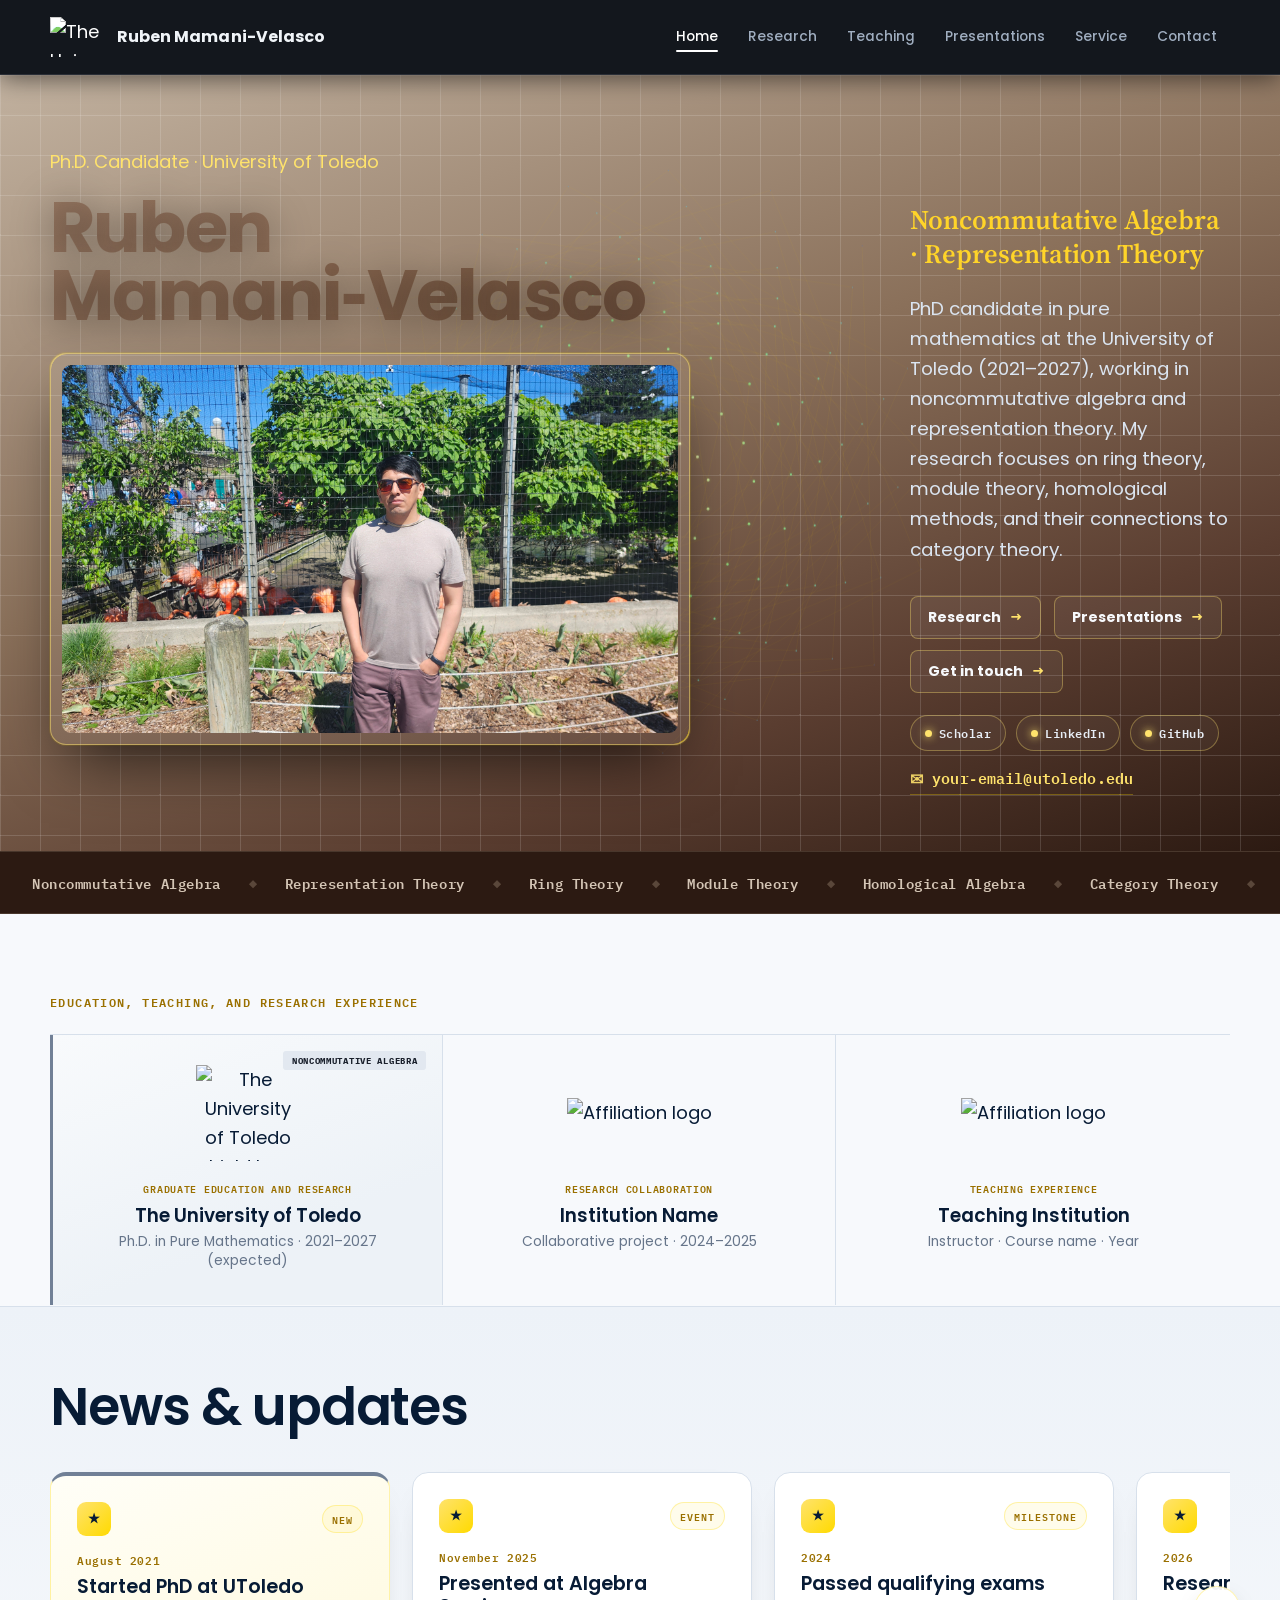
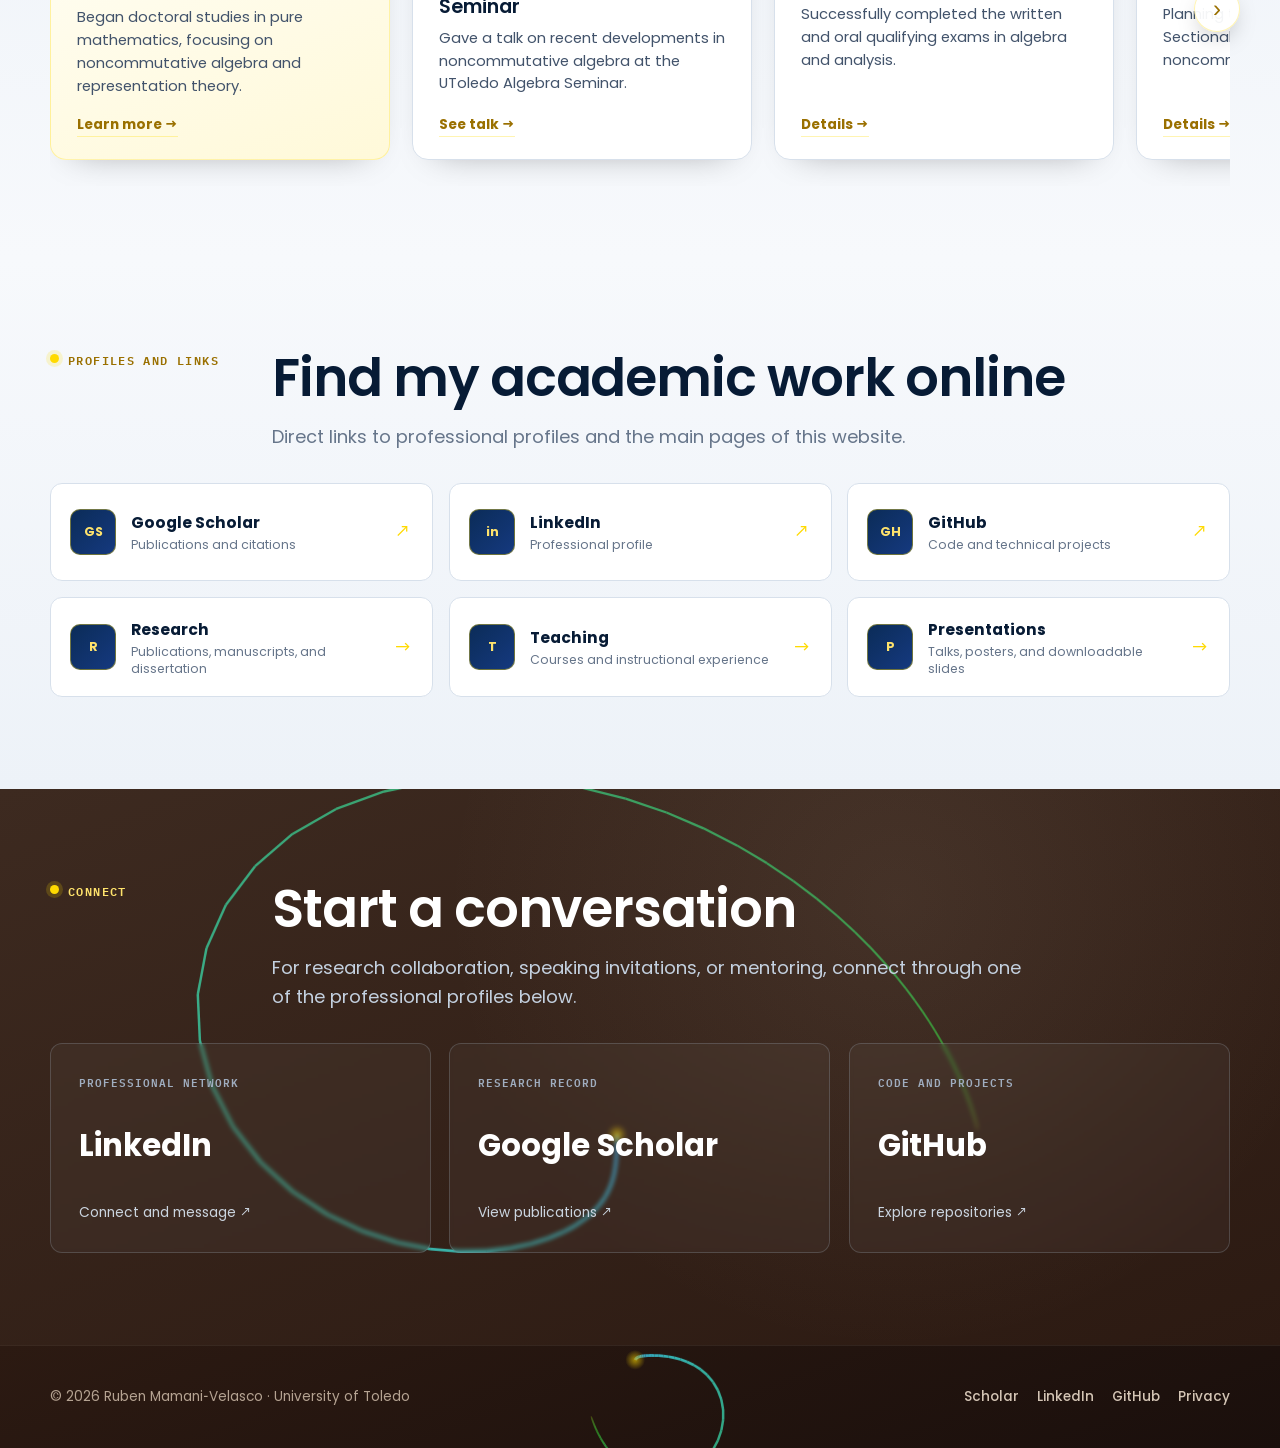
==== index.html @ ff83494a "Update profile picture" ====
<!DOCTYPE html>
<html lang="en">
<head>
  <meta charset="utf-8">
  <meta name="viewport" content="width=device-width, initial-scale=1">
  <meta name="color-scheme" content="only light">
  <meta name="supported-color-schemes" content="light">
  <meta name="theme-color" content="#15397f">
  <style>
    html { color-scheme: only light !important; background-color: #f7f9fc !important; }
    body { background-color: #f7f9fc; color: #071b35; }
  </style>

  <!-- Primary Meta -->
  <meta name="description" content="Ruben Mamani-Velasco — PhD candidate in Pure Mathematics at the University of Toledo, specializing in noncommutative algebra and representation theory.">
  <link rel="icon" href="assets/img/favicon.svg" type="image/svg+xml">
  <meta name="author" content="Ruben Mamani-Velasco">
  <meta name="robots" content="index, follow">
  <link rel="canonical" href="https://rubenmamani.github.io/">

  <!-- Open Graph -->
  <meta property="og:type" content="website">
  <meta property="og:site_name" content="Ruben Mamani-Velasco">
  <meta property="og:title" content="Ruben Mamani-Velasco | Noncommutative Algebra">
  <meta property="og:description" content="PhD candidate in Pure Mathematics at the University of Toledo, working in noncommutative algebra and representation theory.">
  <meta property="og:url" content="https://rubenmamani.github.io/">
  <meta property="og:image" content="https://avatars.githubusercontent.com/u/your_id?v=4"> <!-- replace with your own image -->

  <!-- Twitter -->
  <meta name="twitter:card" content="summary">
  <meta name="twitter:title" content="Ruben Mamani-Velasco">
  <meta name="twitter:description" content="PhD candidate in Pure Mathematics at the University of Toledo.">
  <meta name="twitter:image" content="https://avatars.githubusercontent.com/u/your_id?v=4">

  <!-- Stylesheets -->
  <link rel="stylesheet" href="styles.css?v=light-lock-2">
  <link rel="stylesheet" href="index-enhance.css?v=light-lock-2">
  <link rel="stylesheet" href="toledo-theme.css?v=light-lock-2">

  <title>Ruben Mamani-Velasco | Noncommutative Algebra</title>

  <!-- JSON‑LD Structured Data -->
  <script type="application/ld+json">
    {
      "@context": "https://schema.org",
      "@type": "Person",
      "name": "Ruben Mamani-Velasco",
      "alumniOf": [
        {
          "@type": "CollegeOrUniversity",
          "name": "The University of Toledo"
        }
      ],
      "url": "https://rubenmamani.github.io/",
      "image": "https://avatars.githubusercontent.com/u/your_id?v=4",
      "knowsAbout": [
        "Noncommutative Algebra",
        "Representation Theory",
        "Ring Theory",
        "Module Theory",
        "Homological Algebra",
        "Category Theory",
        
      ],
      "sameAs": [
        "https://github.com/your-username",
        "https://www.linkedin.com/in/your-profile",
        "https://scholar.google.com/citations?user=your-id"
      ]
    }
  </script>

  <script src="script.js" defer></script>
</head>

<body class="home-page">

  <div class="scroll-progress" aria-hidden="true"></div>
  <a class="skip-link" href="#main">Skip to content</a>

  <!-- ======= HEADER ======= -->
  <header class="site-header">
    <div class="shell nav-shell">
      <a class="brand" href="index.html" aria-label="Ruben Mamani-Velasco home">
        <img class="brand-logo" src="https://www.utoledo.edu/images/UT_shield.svg" alt="The University of Toledo" width="46" height="33">
        <span class="brand-text">Ruben Mamani-Velasco</span>
      </a>
      <button class="menu-button" aria-expanded="false" aria-controls="primary-nav">
        <span></span><span></span><span></span>
        <span class="sr-only">Open menu</span>
      </button>
      <nav id="primary-nav" class="primary-nav" aria-label="Primary navigation">
        <a href="index.html" aria-current="page">Home</a>
        <a href="research.html">Research</a>
        <a href="teaching.html">Teaching</a>
        <a href="presentations.html">Presentations</a>
        <a href="service.html">Service</a>
        <a href="#contact">Contact</a>
      </nav>
    </div>
  </header>

  <main id="main">

    <!-- ======= HERO ======= -->
    <section class="hero">
      <canvas id="phase-canvas" aria-hidden="true"></canvas>
      <div class="hero-orbs" aria-hidden="true">
        <span></span><span></span><span></span>
      </div>

      <div class="shell hero-grid">

        <!-- LEFT: Name + photo -->
        <div class="hero-copy">
          <p class="eyebrow reveal">Ph.D. Candidate · University of Toledo</p>
          <h1 class="reveal reveal-d1">
            <span class="gold-text">Ruben Mamani‑Velasco</span>
          </h1>
          <div class="headshot-frame reveal reveal-d2">
            <img src="assets/img/perfil.jpg" alt="Ruben Mamani-Velasco">
          </div>
        </div>

        <!-- RIGHT: Details -->
        <div class="hero-details">
          <p class="hero-role reveal reveal-d2">
            Noncommutative Algebra · Representation Theory
          </p>
          <p class="hero-intro reveal reveal-d2">
            PhD candidate in pure mathematics at the University of Toledo
            (2021–2027), working in noncommutative algebra and representation theory.
            My research focuses on ring theory, module theory, homological methods,
            and their connections to category theory.
          </p>
          <div class="hero-links reveal reveal-d3">
            <a class="text-action" href="research.html">Research</a>
            <a class="text-action" href="presentations.html">Presentations</a>
            <a class="text-action" href="#contact">Get in touch</a>
          </div>

          <div class="hero-social reveal reveal-d3" aria-label="Profiles">
            <!-- Replace these # with your actual profile URLs -->
            <a href="#" target="_blank" rel="noreferrer" aria-label="Google Scholar">
              <span>Scholar</span>
            </a>
            <a href="#" target="_blank" rel="noreferrer" aria-label="LinkedIn">
              <span>LinkedIn</span>
            </a>
            <a href="#" target="_blank" rel="noreferrer" aria-label="GitHub">
              <span>GitHub</span>
            </a>
          </div>

          <a class="hero-email reveal reveal-d3"
             href="mailto:your-email@utoledo.edu"
             target="_blank" rel="noreferrer">
            <span class="he-ico" aria-hidden="true">✉</span>
            your‑email@utoledo.edu
          </a>
        </div>

      </div>
    </section>

    <!-- ======= KEYWORD MARQUEE (Noncommutative Algebra focus) ======= -->
    <div class="keyword-marquee" aria-hidden="true">
      <div class="marquee-track">
        <span>Noncommutative Algebra</span>
        <span>Representation Theory</span>
        <span>Ring Theory</span>
        <span>Module Theory</span>
        <span>Homological Algebra</span>
        <span>Category Theory</span>
        <span>Operator Algebras</span>
        <span>Quantum Groups</span>
        <span>Grothendieck Groups</span>
        <span>Derived Categories</span>
        <!-- repeat for seamless loop -->
        <span>Noncommutative Algebra</span>
        <span>Representation Theory</span>
        <span>Ring Theory</span>
        <span>Module Theory</span>
        <span>Homological Algebra</span>
        <span>Category Theory</span>
        <span>Operator Algebras</span>
        <span>Quantum Groups</span>
        <span>Grothendieck Groups</span>
        <span>Derived Categories</span>
      </div>
    </div>

    <!-- ======= AFFILIATIONS ======= -->
    <section class="affiliations" aria-labelledby="affiliations-heading">
      <div class="shell">
        <p class="affiliation-intro reveal" id="affiliations-heading">
          Education, teaching, and research experience
        </p>
        <div class="affiliation-grid">
          <!-- UToledo -->
          <a class="affiliation-card reveal" href="https://www.utoledo.edu/" target="_blank" rel="noreferrer">
            <div class="affiliation-logo-box utoledo">
              <img src="https://www.utoledo.edu/images/UT_shield.svg" alt="The University of Toledo shield logo">
            </div>
            <div class="affiliation-body">
              <small>Graduate education and research</small>
              <h3>The University of Toledo</h3>
              <p>Ph.D. in Pure Mathematics · 2021–2027 (expected)</p>
            </div>
          </a>

          <!-- Placeholder 1 – replace with your own affiliation -->
          <a class="affiliation-card reveal reveal-d1" href="#" target="_blank" rel="noreferrer">
            <div class="affiliation-logo-box">
              <img src="assets/img/placeholder-logo.svg" alt="Affiliation logo" loading="lazy" style="max-height:60px;">
            </div>
            <div class="affiliation-body">
              <small>Research collaboration</small>
              <h3>Institution Name</h3>
              <p>Collaborative project · 2024–2025</p>
            </div>
          </a>

          <!-- Placeholder 2 -->
          <a class="affiliation-card reveal reveal-d2" href="#" target="_blank" rel="noreferrer">
            <div class="affiliation-logo-box">
              <img src="assets/img/placeholder-logo.svg" alt="Affiliation logo" loading="lazy" style="max-height:50px;">
            </div>
            <div class="affiliation-body">
              <small>Teaching experience</small>
              <h3>Teaching Institution</h3>
              <p>Instructor · Course name · Year</p>
            </div>
          </a>
        </div>
      </div>
    </section>

    <!-- ======= NEWS & UPDATES ======= -->
    <section class="news-section" id="news">
      <div class="shell">
        <header class="news-head">
          <h2 class="section-title reveal">News &amp; updates</h2>
        </header>
        <div class="news-rail-wrap reveal reveal-d2">
          <button class="news-arrow prev" type="button" aria-label="Previous updates">‹</button>
          <ul class="news-rail">
            <!-- Replace these with your own news -->
            <li class="news-card highlight">
              <div class="news-card-top">
                <span class="news-source dot">★</span>
                <span class="news-tag gold">New</span>
              </div>
              <time>August 2021</time>
              <h3>Started PhD at UToledo</h3>
              <p>Began doctoral studies in pure mathematics, focusing on noncommutative algebra and representation theory.</p>
              <a class="news-link" href="research.html">Learn more →</a>
            </li>

            <li class="news-card">
              <div class="news-card-top">
                <span class="news-source dot">★</span>
                <span class="news-tag gold">Event</span>
              </div>
              <time>November 2025</time>
              <h3>Presented at Algebra Seminar</h3>
              <p>Gave a talk on recent developments in noncommutative algebra at the UToledo Algebra Seminar.</p>
              <a class="news-link" href="presentations.html">See talk →</a>
            </li>

            <li class="news-card">
              <div class="news-card-top">
                <span class="news-source dot">★</span>
                <span class="news-tag gold">Milestone</span>
              </div>
              <time>2024</time>
              <h3>Passed qualifying exams</h3>
              <p>Successfully completed the written and oral qualifying exams in algebra and analysis.</p>
              <a class="news-link" href="#">Details →</a>
            </li>

            <li class="news-card">
              <div class="news-card-top">
                <span class="news-source dot">★</span>
                <span class="news-tag gold">Upcoming</span>
              </div>
              <time>2026</time>
              <h3>Research visit / conference</h3>
              <p>Planning to attend the AMS Spring Sectional Meeting to present on noncommutative ring theory.</p>
              <a class="news-link" href="presentations.html">Details →</a>
            </li>
          </ul>
          <button class="news-arrow next" type="button" aria-label="More updates">›</button>
        </div>
      </div>
    </section>

    <!-- ======= PROFILES & LINKS ======= -->
    <section class="home-profiles">
      <div class="shell">
        <div class="section-header">
          <div class="section-number reveal">Profiles and links</div>
          <div>
            <h2 class="section-title reveal reveal-d1">Find my academic work online</h2>
            <p class="section-subtitle reveal reveal-d2">
              Direct links to professional profiles and the main pages of this website.
            </p>
          </div>
        </div>
        <div class="profile-links">
          <!-- Update these with your actual URLs -->
          <a class="reveal" href="#" target="_blank" rel="noreferrer">
            <span class="profile-icon">GS</span>
            <div><strong>Google Scholar</strong><small>Publications and citations</small></div>
            <em>↗</em>
          </a>
          <a class="reveal reveal-d1" href="#" target="_blank" rel="noreferrer">
            <span class="profile-icon">in</span>
            <div><strong>LinkedIn</strong><small>Professional profile</small></div>
            <em>↗</em>
          </a>
          <a class="reveal reveal-d2" href="#" target="_blank" rel="noreferrer">
            <span class="profile-icon">GH</span>
            <div><strong>GitHub</strong><small>Code and technical projects</small></div>
            <em>↗</em>
          </a>
          <a class="reveal" href="research.html">
            <span class="profile-icon">R</span>
            <div><strong>Research</strong><small>Publications, manuscripts, and dissertation</small></div>
            <em>→</em>
          </a>
          <a class="reveal reveal-d1" href="teaching.html">
            <span class="profile-icon">T</span>
            <div><strong>Teaching</strong><small>Courses and instructional experience</small></div>
            <em>→</em>
          </a>
          <a class="reveal reveal-d2" href="presentations.html">
            <span class="profile-icon">P</span>
            <div><strong>Presentations</strong><small>Talks, posters, and downloadable slides</small></div>
            <em>→</em>
          </a>
        </div>
      </div>
    </section>

    <!-- ======= CONTACT ======= -->
    <section class="home-contact section-dark" id="contact">
      <div class="shell">
        <div class="section-header">
          <div class="section-number reveal">Connect</div>
          <div>
            <h2 class="section-title reveal reveal-d1">Start a conversation</h2>
            <p class="section-subtitle reveal reveal-d2">
              For research collaboration, speaking invitations, or mentoring, connect through one of the professional profiles below.
            </p>
          </div>
        </div>
        <div class="contact-paths">
          <!-- Replace with your actual links -->
          <a class="contact-path reveal" href="#" target="_blank" rel="noreferrer">
            <span>Professional network</span>
            <strong>LinkedIn</strong>
            <em>Connect and message ↗</em>
          </a>
          <a class="contact-path reveal reveal-d1" href="#" target="_blank" rel="noreferrer">
            <span>Research record</span>
            <strong>Google Scholar</strong>
            <em>View publications ↗</em>
          </a>
          <a class="contact-path reveal reveal-d2" href="#" target="_blank" rel="noreferrer">
            <span>Code and projects</span>
            <strong>GitHub</strong>
            <em>Explore repositories ↗</em>
          </a>
        </div>
      </div>
    </section>

  </main>

  <!-- ======= FOOTER ======= -->
  <footer class="site-footer">
    <div class="shell footer-shell">
      <p>© <span id="year"></span> Ruben Mamani‑Velasco · University of Toledo</p>
      <div class="footer-links">
        <a href="#">Scholar</a>
        <a href="#">LinkedIn</a>
        <a href="#">GitHub</a>
        <a href="privacy.html">Privacy</a>
      </div>
    </div>
  </footer>

  <!-- ======= INLINE CSS OVERRIDE (smaller name) ======= -->
  <style>
    /* Make the hero name smaller so it doesn't overlap the right column */
    .home-page .hero h1 {
      font-size: clamp(2.8rem, 5.5vw, 4.8rem) !important;
    }
  </style>

</body>
</html>
---- styles.css ----
@import url('https://fonts.googleapis.com/css2?family=Fraunces:opsz,wght@9..144,500;9..144,600;9..144,700;9..144,900&family=IBM+Plex+Sans:wght@400;500;600;700&family=Poppins:wght@400;500;600;700;800&family=IBM+Plex+Mono:wght@500;600&family=Source+Serif+4:opsz,wght@8..60,500;8..60,600;8..60,700&display=swap');

/* ===========================================================
   Toledo-inspired palette — Midnight Blue (#15397f) & Rocket Gold (#ffda00)
   =========================================================== */
:root {
  color-scheme: only light;
  supported-color-schemes: light;
  --black: #071b35;          /* deep graphite (lifted from near-black) */
  --black-2: #0b2c58;
  --black-3: #15397f;
  --gold: #ffda00;            /* UToledo Rocket Gold */
  --gold-bright: #ffe36c;     /* luminous accent for glows + highlights */
  --gold-soft: #ffd429;
  --gold-deep: #9a7000;
  --accent: #c6007e;          /* restrained scientific accent — muted cyan */
  --accent-deep: #93005d;
  --cream: #f7f9fc;
  --cream-2: #edf2f8;
  --paper: #ffffff;
  --ink: #071b35;
  --ink-soft: #42536b;
  --muted: #66758a;
  --line: #d7e0eb;
  --line-soft: #e6ebf2;
  --gold-line: rgba(255,218,0,.30);
  --serif: 'Source Serif 4', Georgia, serif;
  --display: 'Poppins', 'IBM Plex Sans', Arial, sans-serif;
  --sans: 'Poppins', 'IBM Plex Sans', Arial, sans-serif;
  --mono: 'IBM Plex Mono', ui-monospace, SFMono-Regular, Menlo, monospace;
  --shadow-gold: 0 18px 50px -18px rgba(255,218,0,.55);
  --ease: cubic-bezier(.22,.61,.36,1);
}

* { box-sizing: border-box; }
html {
  scroll-behavior: smooth;
  background-color: #f7f9fc;
  color-scheme: only light;
}
body {
  margin: 0;
  background: var(--cream);
  color: var(--ink);
  font: 18px/1.62 var(--sans);
  -webkit-font-smoothing: antialiased;
  overflow-x: hidden;
}
a { color: inherit; }
h1, h2, h3, p { margin-top: 0; }
::selection { background: var(--gold); color: #000; }
:focus-visible { outline: 2px solid var(--accent); outline-offset: 3px; border-radius: 2px; }
img { max-width: 100%; }

.shell { width: min(1180px, calc(100% - 48px)); margin: 0 auto; }
.narrow { max-width: 880px; }
.sr-only { position:absolute; width:1px; height:1px; padding:0; margin:-1px; overflow:hidden; clip:rect(0,0,0,0); white-space:nowrap; border:0; }
.skip-link { position: fixed; z-index: 200; top: 12px; left: -1000px; padding: 11px 15px; background: var(--black); color: var(--gold-bright); text-decoration: none; border-radius: 6px; }
.skip-link:focus { left: 12px; }

/* ---- Gold scroll-progress bar ---- */
.scroll-progress {
  position: fixed; top: 0; left: 0; height: 3px; width: 0%;
  z-index: 120;
  background: linear-gradient(90deg, var(--gold-deep), var(--gold), var(--gold-bright));
  box-shadow: 0 0 14px rgba(255,227,108,.8);
  transition: width .08s linear;
}

/* ---- Shimmering gold display text ---- */
.gold-text {
  background: linear-gradient(100deg, var(--gold-deep) 0%, var(--gold) 28%, var(--gold-bright) 50%, var(--gold) 72%, var(--gold-deep) 100%);
  background-size: 220% 100%;
  -webkit-background-clip: text; background-clip: text;
  -webkit-text-fill-color: transparent; color: transparent;
  animation: goldShimmer 7s linear infinite;
}
@keyframes goldShimmer { to { background-position: 220% 0; } }

/* ===========================  HEADER  =========================== */
.site-header {
  position: sticky; top: 0; z-index: 100;
  background: rgba(7,27,53,.78);
  backdrop-filter: blur(14px) saturate(140%);
  border-bottom: 1px solid rgba(255,218,0,.28);
  transition: background .3s var(--ease), box-shadow .3s var(--ease), border-color .3s;
}
.site-header::before { content:''; position:absolute; top:0; left:0; right:0; height:3px;
  background: linear-gradient(90deg, var(--gold-deep), var(--gold-bright), var(--gold-deep)); background-size:200% 100%; animation: goldShimmer 6s linear infinite; }
.site-header.scrolled { background: rgba(7,27,53,.94); box-shadow: 0 10px 34px -12px rgba(0,0,0,.7); }
.nav-shell { min-height: 74px; display: flex; align-items: center; justify-content: space-between; gap: 24px; }
.brand { display: inline-flex; align-items: center; gap: 11px; color: #fff; text-decoration: none; }
.brand-logo { height: 30px; width: auto; display: block; filter: drop-shadow(0 4px 12px rgba(255,218,0,.5)); transition: transform .35s var(--ease); }
.brand:hover .brand-logo { transform: translateY(-1px) scale(1.06) rotate(-2deg); }
.brand-text { font-size: 1rem; font-weight: 700; letter-spacing: .005em; color: #f7f9fc; }
.primary-nav { display: flex; align-items: center; gap: 4px; }
.primary-nav a { position: relative; color: #dbe5f1; font-size: .86rem; font-weight: 600; text-decoration: none; padding: 9px 13px; border-radius: 7px; transition: color .2s; }
.primary-nav a:not(.nav-cv)::after { content:''; position:absolute; left:13px; right:13px; bottom:5px; height:2px; background: var(--gold-bright); transform: scaleX(0); transform-origin: left; transition: transform .28s var(--ease); border-radius: 2px; }
.primary-nav a:not(.nav-cv):hover { color:#fff; }
.primary-nav a:not(.nav-cv):hover::after,
.primary-nav a[aria-current='page']:not(.nav-cv)::after { transform: scaleX(1); }
.primary-nav a[aria-current='page'] { color: var(--gold-bright); }
.menu-button { display: none; border: 0; padding: 8px 0; background: transparent; cursor: pointer; }
.menu-button span:not(.sr-only) { display: block; width: 27px; height: 2px; margin: 5px 0; background: var(--gold-bright); transition: .25s var(--ease); }
.menu-button[aria-expanded="true"] span:nth-child(1) { transform: translateY(7px) rotate(45deg); }
.menu-button[aria-expanded="true"] span:nth-child(2) { opacity: 0; }
.menu-button[aria-expanded="true"] span:nth-child(3) { transform: translateY(-7px) rotate(-45deg); }

/* ===========================  HERO (shared base) — FIXED LAYOUT  =========================== */
.hero {
  position: relative;
  overflow: hidden;
  padding: 96px 0 92px;
  background: var(--cream);
  border-bottom: 1px solid var(--line);
}

.hero-grid {
  position: relative;
  z-index: 2;
  display: grid;
  grid-template-columns: minmax(0, 1fr) minmax(0, 1fr);
  gap: 80px;
  align-items: start;  /* <--- Forces top alignment */
}

/* LEFT COLUMN: name + photo */
.hero-copy {
  grid-column: 1;
  max-width: 780px;
  display: flex;
  flex-direction: column;
  align-items: flex-start;
}

.hero-copy .eyebrow {
  margin: 0 0 18px;
}

.hero h1 {
  margin: 0 0 16px;
  color: var(--ink);
  font: 700 clamp(3.4rem, 6.6vw, 6.2rem)/.96 var(--display);
  letter-spacing: -.025em;
}

.headshot-frame {
  width: 300px;
  height: 360px;
  margin-top: 0.5rem;
  overflow: hidden;
  border-radius: 12px;
  background: var(--black-2);
  box-shadow: var(--shadow-gold);
}

.headshot-frame img {
  width: 100%;
  height: 100%;
  object-fit: cover;
  object-position: center;
}

/* RIGHT COLUMN: scientific machine learning + rest */
.hero-details {
  grid-column: 2;
  padding-top: 3.5rem;
}

.hero-role {
  margin: 0 0 22px;
  color: var(--gold-deep);
  font: 600 clamp(1.25rem,2.1vw,1.74rem)/1.28 var(--serif);
}

.hero-intro {
  max-width: 730px;
  margin-bottom: 28px;
  color: var(--ink-soft);
  font-size: 1.1rem;
}

.hero-links {
  display: flex;
  flex-wrap: wrap;
  gap: 11px 13px;
}

/* ---- Buttons: gold sweep fill ---- */
.text-action {
  position: relative; display: inline-flex; align-items: center; min-height: 42px; padding: 9px 17px;
  border: 1px solid var(--gold-line); border-radius: 8px; color: var(--ink); font-size: .88rem; font-weight: 700;
  text-decoration: none; background: var(--paper); overflow: hidden; z-index: 1; transition: color .25s var(--ease), transform .2s var(--ease), border-color .25s;
}
.text-action::before { content:''; position:absolute; inset:0; z-index:-1; background: linear-gradient(120deg, var(--gold), var(--gold-bright)); transform: translateX(-101%); transition: transform .35s var(--ease); }
.text-action::after { content:'→'; margin-left: 9px; color: var(--gold); transition: color .25s; }
.text-action:hover { color: #071b35; border-color: var(--gold); transform: translateY(-2px); }
.text-action:hover::before { transform: translateX(0); }
.text-action:hover::after { color: #071b35; transform: translateX(2px); }

/* ---- HERO SOCIAL (moved inside hero-details) ---- */
.hero-social {
  display: flex;
  flex-wrap: wrap;
  gap: 10px;
  margin-top: 22px;
}

.hero-social a {
  display: inline-flex;
  align-items: center;
  gap: 7px;
  padding: 7px 14px;
  border-radius: 30px;
  border: 1px solid var(--gold-line);
  background: rgba(255,255,255,.04);
  color: var(--ink-soft);
  font: 600 .76rem var(--mono);
  letter-spacing: .04em;
  text-decoration: none;
  transition: .22s var(--ease);
}

.hero-social a::before {
  content: '';
  width: 7px;
  height: 7px;
  border-radius: 50%;
  background: var(--gold-bright);
  box-shadow: 0 0 8px var(--gold-bright);
}

.hero-social a:hover {
  color: #071b35;
  background: linear-gradient(120deg, var(--gold), var(--gold-bright));
  border-color: var(--gold-bright);
  transform: translateY(-2px);
}

.hero-social a:hover::before {
  background: #071b35;
  box-shadow: none;
}

/* ---- HERO EMAIL ---- */
.hero-email {
  display: inline-flex;
  align-items: center;
  gap: 9px;
  margin-top: 14px;
  color: var(--gold-deep);
  font: 600 .92rem var(--mono);
  letter-spacing: .01em;
  text-decoration: none;
  border-bottom: 1px solid var(--gold-line);
  padding-bottom: 2px;
  width: max-content;
  max-width: 100%;
  transition: .2s var(--ease);
}

.hero-email .he-ico {
  font-size: 1rem;
  opacity: .9;
}

.hero-email:hover {
  color: var(--gold);
  border-color: var(--gold);
}

/* ===========================  GENERIC SECTIONS  =========================== */
.section { position: relative; padding: 70px 0; border-bottom: 1px solid var(--line); }
.section-alt { background: var(--cream-2); }
.section-dark { background: radial-gradient(circle at 80% 0%, rgba(255,218,0,.18), transparent 45%), linear-gradient(160deg, var(--black) 0%, var(--black-2) 60%, var(--black-3) 100%); color: #edf2f8; border-color: rgba(255,218,0,.25); }
.section-header { display: grid; grid-template-columns: 180px minmax(0,1fr); gap: 42px; margin-bottom: 32px; }
.section-number, .side-label { color: var(--gold-deep); font: 600 .72rem var(--mono); letter-spacing: .12em; text-transform: uppercase; position: relative; padding-left: 18px; }
.section-number::before, .side-label::before { content:''; position:absolute; left:0; top:.35em; width:9px; height:9px; border-radius:50%; background: var(--gold); box-shadow: 0 0 0 4px rgba(255,218,0,.18); }
.section-dark .section-number, .section-dark .side-label { color: var(--gold-bright); }
.section-title { margin: 0; color: var(--ink); font: 600 clamp(2.2rem,4.1vw,3.8rem)/1.06 var(--display); letter-spacing: -.02em; }
.section-dark .section-title { color: #fff; }
.section-subtitle { max-width: 760px; margin: 16px 0 0; color: var(--muted); }
.section-dark .section-subtitle { color: #c4d1e0; }
.two-column { display: grid; grid-template-columns: 180px minmax(0,1fr); gap: 42px; }
.prose { max-width: 830px; }

.research-list, .clean-list, .project-list, .timeline, .bibliography { margin: 0; padding: 0; list-style: none; }
.research-list { border-top: 1px solid var(--line); }
.research-list li { display: grid; grid-template-columns: 250px minmax(0,1fr); gap: 32px; padding: 22px 0; border-bottom: 1px solid var(--line); }
.research-list strong { color: var(--ink); font: 600 1.2rem var(--serif); }
.research-list span { color: var(--ink-soft); }

/* ---- Bibliography ---- */
.bibliography { counter-reset: bib; border-top: 1px solid var(--line); }
.bibliography li { position: relative; padding: 18px 0 18px 58px; border-bottom: 1px solid var(--line); transition: background .25s; }
.bibliography li::before { counter-increment: bib; content: '[' counter(bib) ']'; position: absolute; top: 27px; left: 0; color: #071b35; font: 600 .72rem var(--mono); background: linear-gradient(140deg,var(--gold-bright),var(--gold)); padding: 4px 7px; border-radius: 6px; box-shadow: 0 5px 14px -5px rgba(255,218,0,.7); }
.bibliography li:hover { background: linear-gradient(90deg, rgba(255,218,0,.06), transparent); }
.pub-title { display: block; margin-bottom: 6px; color: var(--ink); font-weight: 700; font-size: 1.04rem; }
.pub-meta { color: var(--muted); }
.bibliography a { color: var(--gold-deep); font-weight: 700; text-decoration: none; border-bottom: 1px solid var(--gold-line); }
.bibliography a:hover { color: var(--gold); border-color: var(--gold); }

.split-feature { display: grid; grid-template-columns: 1fr 1fr; gap: 85px; }
.feature-heading { margin: 0 0 24px; color: var(--ink); font: 600 2rem/1.18 var(--display); letter-spacing: -.015em; }
.clean-list { border-top: 1px solid var(--line); }
.clean-list li { padding: 18px 0; border-bottom: 1px solid var(--line); }
.clean-list strong { display: block; color: var(--ink); font-weight: 700; }
.clean-list span { display: block; margin-top: 3px; color: var(--muted); font-size: .95rem; }
.section-dark .clean-list { border-color: rgba(255,218,0,.22); }
.section-dark .clean-list li { border-color: rgba(255,218,0,.22); }
.section-dark .clean-list strong { color: #fff; }
.section-dark .clean-list span { color: #b9c8da; }
.callout { padding: 28px 0 0; border-top: 4px solid var(--gold); }
.callout p { margin: 0; color: var(--ink); font: 500 clamp(1.48rem,2.5vw,2.2rem)/1.38 var(--display); }

/* ---- Contact block (used on presentations: invitations) ---- */
.contact-block { display: grid; grid-template-columns: 180px minmax(0,1fr); gap: 42px; }
.contact-email { display: inline-block; margin: 8px 0 0; color: var(--ink); font: 600 clamp(1.5rem,3vw,2.3rem)/1.18 var(--display); text-decoration: none; border-bottom: 2px solid var(--gold); transition: color .2s; }
.section-dark .contact-email { color: #fff; }
.contact-email:hover { color: var(--gold); }
.section-dark .contact-email:hover { color: var(--gold-bright); }

/* ===========================  INTERIOR PAGE BANNER  =========================== */
.page-banner { position: relative; overflow: hidden; padding: 96px 0 84px; color: #f7f9fc;
  background: radial-gradient(circle at 85% 10%, rgba(255,218,0,.28), transparent 42%), linear-gradient(150deg, var(--black) 0%, var(--black-2) 55%, var(--black-3) 100%); }
.page-banner::before { content:''; position:absolute; inset:0; opacity:.5; pointer-events:none;
  background-image: linear-gradient(rgba(255,218,0,.10) 1px, transparent 1px), linear-gradient(90deg, rgba(255,218,0,.10) 1px, transparent 1px);
  background-size: 54px 54px; mask-image: linear-gradient(to bottom, #000, transparent 85%); animation: gridDrift 22s linear infinite; }
.page-banner .shell { position: relative; z-index: 1; }
.page-banner .eyebrow { color: var(--gold-bright); }
.page-banner h1 { max-width: 960px; margin: 0 0 16px; color: #fff; font: 700 clamp(3rem,6vw,5.6rem)/.99 var(--display); letter-spacing: -.025em; }
.page-banner p:last-child { max-width: 800px; margin: 0; color: #ced9e7; font-size: 1.08rem; }
@keyframes gridDrift { to { transform: translate3d(-54px,-54px,0); } }

.record-section { position: relative; padding: 52px 0; border-bottom: 1px solid var(--line); }
.record-section:nth-of-type(even) { background: var(--cream-2); }
.record-layout { display: grid; grid-template-columns: 230px minmax(0,1fr); gap: 42px; }
.record-label { padding-top: 4px; color: var(--gold-deep); font: 600 .9rem var(--mono); letter-spacing: .04em; }
.record-label { position: relative; padding-left: 18px; }
.record-label::before { content:''; position:absolute; left:0; top:.4em; width:9px; height:9px; border-radius:50%; background:var(--gold); box-shadow:0 0 0 4px rgba(255,218,0,.18); }
.record-note { margin-top: 12px; color: var(--muted); font-size: .94rem; padding-left: 18px; }
.record-main h2 { margin: 0 0 18px; color: var(--ink); font: 600 2rem/1.18 var(--display); }
.project-list { border-top: 1px solid var(--line); }
.project-list li { padding: 15px 0; border-bottom: 1px solid var(--line); transition: padding-left .25s var(--ease); border-left: 2px solid transparent; padding-left: 0; }
.project-list li:hover { padding-left: 16px; border-left-color: var(--gold); }
.project-list h3 { margin: 0 0 6px; color: var(--ink); font: 600 1.3rem/1.22 var(--serif); }
.project-list p { margin: 0; color: var(--ink-soft); }
.status { display: inline-block; margin-bottom: 8px; color: var(--gold-deep); font: 600 .66rem var(--mono); letter-spacing: .08em; text-transform: uppercase; background: rgba(255,218,0,.12); padding: 4px 9px; border-radius: 20px; }
.timeline { border-top: 1px solid var(--line); }
.timeline li { display: grid; grid-template-columns: 200px minmax(0,1fr); gap: 42px; padding: 18px 0; border-bottom: 1px solid var(--line); position: relative; }
.timeline-date { color: var(--gold-deep); font: 600 .73rem/1.5 var(--mono); letter-spacing: .03em; text-transform: uppercase; }
.timeline h2 { margin: 0 0 6px; color: var(--ink); font: 600 1.38rem/1.2 var(--serif); }
.timeline p { margin: 0; color: var(--ink-soft); }
.talk-format { display: inline-block; margin-bottom: 8px; color: var(--gold-deep); font-size: .8rem; font-weight: 700; background: rgba(255,218,0,.12); padding: 3px 9px; border-radius: 20px; text-transform: uppercase; letter-spacing: .05em; }

/* ===========================  CV  =========================== */
.cv-wrap { width: min(960px, calc(100% - 48px)); margin: 54px auto 90px; }
.cv-top { padding: 34px 0 26px; border-top: 6px solid var(--gold); border-bottom: 2px solid var(--black); }
.cv-top h1 { margin: 20px 0 6px; color: var(--ink); font: 700 3.4rem/1 var(--display); letter-spacing: -.025em; }
.cv-top p { margin: 4px 0; }
.cv-top a { color: var(--gold-deep); font-weight: 700; text-decoration: none; border-bottom: 1px solid var(--gold-line); }
.cv-top a:hover { color: var(--gold); }
.cv-section { padding: 30px 0; border-bottom: 1px solid var(--line); }
.cv-section h2 { margin-bottom: 16px; color: var(--ink); font: 600 1.85rem var(--display); position: relative; padding-left: 18px; }
.cv-section h2::before { content:''; position:absolute; left:0; top:.18em; bottom:.18em; width:5px; border-radius:3px; background: linear-gradient(var(--gold-bright), var(--gold-deep)); }
.cv-item { margin: 17px 0; }
.cv-item h3 { margin: 0 0 3px; color: var(--ink); font-size: 1.04rem; }
.cv-item p { margin: 3px 0; color: var(--ink-soft); }
.cv-item ul, .cv-section > ul { margin: 8px 0; padding-left: 20px; }
.cv-section li { margin: 6px 0; }
.cv-section li::marker { color: var(--gold); }

/* ===========================  FOOTER  =========================== */
.site-footer { position: relative; padding: 40px 0; background: linear-gradient(160deg, var(--black), var(--black-3)); color: #edf2f8; overflow: hidden; }
.site-footer::before { content:''; position:absolute; top:0; left:0; right:0; height:3px; background: linear-gradient(90deg, var(--gold-deep), var(--gold-bright), var(--gold-deep)); background-size:200% 100%; animation: goldShimmer 6s linear infinite; }
.footer-shell { display: flex; align-items: center; justify-content: space-between; gap: 25px; }
.footer-shell p { margin: 0; color: #b9c8da; font-size: .85rem; }
.footer-shell a { color: var(--gold-bright); font-size: .85rem; font-weight: 700; text-decoration: none; }
.footer-shell a:hover { text-decoration: underline; }

/* ===========================  AMBIENT MOTION LAYERS  =========================== */
/* Drifting gold particle constellation injected behind every dark surface */
.bg-canvas { position: absolute; inset: 0; width: 100%; height: 100%; z-index: 0; pointer-events: none; }
.section-dark { position: relative; }
.focus-section { overflow: hidden; }
.page-banner > .shell, .section-dark > .shell, .site-footer > .shell { position: relative; z-index: 2; }
/* Pointer parallax + 3D tilt easing */
.hero-orbs, .home-page .headshot-frame { transition: transform .5s var(--ease); }
.focus-card, .affiliation-card, .profile-links a, .teaching-group { transform-style: preserve-3d; }

/* ===========================  SCROLL REVEAL  =========================== */
.reveal { opacity: 0; transform: translateY(34px); transition: opacity .8s var(--ease), transform .8s var(--ease); will-change: opacity, transform; }
.reveal.in { opacity: 1; transform: none; }
.reveal-d1 { transition-delay: .08s; }
.reveal-d2 { transition-delay: .16s; }
.reveal-d3 { transition-delay: .24s; }
.reveal-d4 { transition-delay: .32s; }

/* ===========================  RESPONSIVE  =========================== */
@media (max-width: 900px) {
  body { font-size: 17px; }
  .primary-nav { position: absolute; top: 74px; right: 0; left: 0; display: none; flex-direction: column; align-items: flex-start; gap: 6px; padding: 20px 24px; background: rgba(7,27,53,.98); border-bottom: 1px solid var(--gold-line); box-shadow: 0 18px 30px rgba(0,0,0,.5); }
  .primary-nav.open { display: flex; }
  .primary-nav a { width: 100%; }
  .menu-button { display: block; }
  .hero-grid {
    grid-template-columns: minmax(0, 1fr) minmax(0, 1fr);
    gap: 46px;
  }
  .headshot-frame { width: 230px; height: 280px; }
  .section-header, .two-column, .contact-block, .record-layout { grid-template-columns: 1fr; gap: 18px; }
  .research-list li { grid-template-columns: 1fr; gap: 7px; }
  .split-feature { grid-template-columns: 1fr; gap: 55px; }
  .timeline li { grid-template-columns: 1fr; gap: 8px; }
}

@media (max-width: 620px) {
  .shell, .cv-wrap { width: min(100% - 32px, 1180px); }
  .brand-text { font-size: .86rem; }
  .hero { padding: 60px 0 64px; }
  .hero-grid {
    grid-template-columns: 1fr;
    gap: 30px;
  }
  .hero-copy {
    grid-column: 1;
  }
  .hero-details {
    grid-column: 1;
    padding-top: 0;
  }
  .headshot-frame { width: 180px; height: 220px; }
  .hero h1 { font-size: 3rem; }
  .page-banner h1 { font-size: clamp(2rem, 8vw, 2.6rem); }
  .section, .record-section { padding: 56px 0; }
  .page-banner { padding: 58px 0; }
  .bibliography li { padding-left: 46px; }
  .footer-shell { flex-direction: column; align-items: flex-start; }
  /* phones: lift the dark surfaces so the theme reads lighter, and calm the moving background */
  .bg-canvas { opacity: .5; }
  .page-banner::before { opacity: .28; }
  .section-dark {
    background: radial-gradient(circle at 80% 0%, rgba(255,218,0,.16), transparent 50%),
                linear-gradient(160deg, #0a244a 0%, #0d3167 60%, #15397f 100%);
  }
  .page-banner {
    background: radial-gradient(circle at 85% 8%, rgba(255,218,0,.22), transparent 46%),
                linear-gradient(150deg, #0a244a 0%, #0d3167 55%, #15397f 100%);
  }
  .site-footer {
    background: linear-gradient(160deg, #0a244a, #15397f);
  }
}

@media (prefers-reduced-motion: reduce) {
  *, *::before, *::after { animation-duration: .001ms !important; animation-iteration-count: 1 !important; transition-duration: .001ms !important; }
  .reveal { opacity: 1; transform: none; }
}

@media print { .site-header, .site-footer, .skip-link, .scroll-progress { display: none; } .cv-wrap { width: auto; margin: 0; } }
---- index-enhance.css ----
/* ============================================================
   Homepage — Warm beige/brown palette, fully responsive
   ============================================================ */

/* ---------- HERO ---------- */
.home-page .hero {
  min-height: 640px;
  padding: 104px 0 96px;
  color: #f7f9fc;
  border: 0;
  background: linear-gradient(160deg, #c2b2a0 0%, #8a705a 45%, #5a3d30 75%, #2c1a12 100%);
}
.home-page .hero::before {
  content:''; position:absolute; inset:-80px; opacity:.4; pointer-events:none;
  background-image: linear-gradient(rgba(255,218,0,.12) 1px, transparent 1px), linear-gradient(90deg, rgba(255,218,0,.12) 1px, transparent 1px);
  background-size: 60px 60px; mask-image: linear-gradient(to bottom, #000, transparent 80%); animation: heroGridDrift 20s linear infinite;
}
@keyframes heroGridDrift { to { transform: translate3d(-60px,-60px,0); } }
#phase-canvas { position:absolute; inset:0; width:100%; height:100%; z-index:1; opacity:.9; pointer-events:none; }
.hero-orbs { position:absolute; inset:0; z-index:1; pointer-events:none; overflow:hidden; }
.hero-orbs span { position:absolute; border-radius:50%; filter: blur(46px); opacity:.5; }
.hero-orbs span:nth-child(1) { width:300px; height:300px; right:8%; top:6%; background: radial-gradient(circle, rgba(255,227,108,.5), transparent 70%); animation: floatA 14s ease-in-out infinite; }
.hero-orbs span:nth-child(2) { width:220px; height:220px; left:4%; bottom:8%; background: radial-gradient(circle, rgba(255,218,0,.5), transparent 70%); animation: floatB 17s ease-in-out infinite; }
.hero-orbs span:nth-child(3) { width:160px; height:160px; left:46%; top:30%; background: radial-gradient(circle, rgba(255,227,108,.35), transparent 70%); animation: floatA 20s ease-in-out infinite; }
@keyframes floatA { 50% { transform: translate(-26px, 30px); } }
@keyframes floatB { 50% { transform: translate(34px, -24px); } }

.home-page .hero-grid { position:relative; z-index:3; grid-template-columns: minmax(0,1fr) 320px; gap: 88px; }
.home-page .hero-copy { max-width: 800px; }
.home-page .hero .eyebrow { color: var(--gold-bright); }
.home-page .hero h1 { color:#fff; font-size: clamp(3.7rem, 7vw, 6.8rem); text-shadow: 0 4px 40px rgba(0,0,0,.4); }
.home-page .hero-role { color: var(--gold-soft); font-size: clamp(1.35rem,2.1vw,1.9rem); }
.home-page .hero-intro { color:#dbe5f1; font-size: 1.16rem; max-width: 735px; }
.home-page .hero-links { margin-top: 32px; }
.home-page .hero .text-action { border-color: rgba(255,227,108,.36); color:#f7f9fc; background: rgba(255,255,255,.05); backdrop-filter: blur(6px); }
.home-page .hero .text-action::after { color: var(--gold-bright); }
.home-page .hero .text-action:hover { color:#071b35; border-color: var(--gold-bright); }
.home-page .hero .text-action:hover::after { color:#071b35; }

.home-page .headshot-frame {
  position: relative; width: 320px; height: 392px; padding: 11px;
  background: rgba(255,255,255,.07); border: 1px solid rgba(255,227,108,.5);
  border-radius: 16px; box-shadow: 0 30px 60px -20px rgba(0,0,0,.7), 0 0 0 1px rgba(255,218,0,.15);
}
.home-page .headshot-frame::after {
  content:''; position:absolute; inset:-2px; border-radius:18px; padding:2px; z-index:-1;
  background: linear-gradient(135deg, var(--gold-bright), transparent 40%, transparent 60%, var(--gold));
  -webkit-mask: linear-gradient(#000 0 0) content-box, linear-gradient(#000 0 0);
  -webkit-mask-composite: xor; mask-composite: exclude;
}
.home-page .headshot-frame img { border-radius: 9px; height: 100%; }
.headshot-tag {
  position:absolute; left:-18px; bottom:22px; padding:10px 14px; color:#071b35;
  background: linear-gradient(135deg, var(--gold-bright), var(--gold)); border-radius:8px;
  box-shadow: 0 14px 28px -8px rgba(0,0,0,.6); font:700 .68rem var(--mono); letter-spacing:.06em; text-transform:uppercase;
}

/* ---------- KEYWORD MARQUEE ---------- */
.keyword-marquee { overflow:hidden; background: var(--black); border-top:1px solid rgba(255,218,0,.3); border-bottom:1px solid rgba(255,218,0,.3); padding: 16px 0; }
.marquee-track { display:inline-flex; gap:0; white-space:nowrap; animation: marquee 38s linear infinite; }
.keyword-marquee:hover .marquee-track { animation-play-state: paused; }
.marquee-track span { display:inline-flex; align-items:center; color: var(--gold-soft); font:600 .9rem var(--mono); letter-spacing:.04em; padding: 0 32px; position:relative; }
.marquee-track span::after { content:'◆'; position:absolute; right:-5px; color: rgba(255,218,0,.55); font-size:.6rem; }
@keyframes marquee { to { transform: translateX(-50%); } }

/* ---------- AFFILIATIONS ---------- */
.affiliations { padding: 78px 0 0; border-bottom:1px solid var(--line); background: var(--cream); }
.affiliation-intro { margin:0; padding: 0 0 22px; color: var(--gold-deep); font:600 .72rem var(--mono); letter-spacing:.12em; text-transform:uppercase; }
.affiliation-grid { display:grid; grid-template-columns: repeat(4,1fr); border-top:1px solid var(--line); }
.affiliation-card { min-height:260px; padding:30px 24px 34px; border-right:1px solid var(--line); display:flex; flex-direction:column; align-items:center; text-align:center; gap:18px; text-decoration:none; background:var(--cream); transition:.25s var(--ease); position:relative; }
.affiliation-card::after { content:''; position:absolute; left:0; bottom:0; width:100%; height:3px; background: linear-gradient(90deg,var(--gold),var(--gold-bright)); transform: scaleX(0); transform-origin:left; transition: transform .35s var(--ease); }
.affiliation-card:last-child { border-right:0; }
.affiliation-card:hover { background: var(--paper); transform: translateY(-5px); box-shadow: 0 18px 34px -18px rgba(255,218,0,.55); z-index:1; }
.affiliation-card:hover::after { transform: scaleX(1); }
.affiliation-logo-box { height:96px; width:100%; display:grid; place-items:center; overflow:hidden; }
.affiliation-logo-box img { max-width:100%; max-height:88px; object-fit:contain; }
.affiliation-logo-box.utoledo img { max-width:90px; max-height:92px; }
.affiliation-logo-box.jhu img { max-width:100%; max-height:92px; }
.affiliation-logo-box.williams img { max-width:100%; max-height:50px; }
.affiliation-body { display:flex; flex-direction:column; }
.affiliation-card h3 { margin:0 0 5px; color:var(--ink); font:600 1.16rem/1.16 var(--display); }
.affiliation-card p { margin:0; color:var(--muted); font-size:.86rem; line-height:1.45; }
.affiliation-card small { display:block; margin-bottom:8px; color:var(--gold-deep); font:600 .65rem var(--mono); letter-spacing:.07em; text-transform:uppercase; }

/* ---------- RESEARCH FOCUS (dark) ---------- */
.focus-section { padding: 96px 0; }
.focus-grid { display:grid; grid-template-columns: repeat(3,1fr); gap:22px; }
.focus-card { padding: 34px 30px; border:1px solid rgba(255,218,0,.28); border-radius:14px; background: rgba(255,255,255,.03); transition: transform .25s var(--ease), border-color .25s, box-shadow .25s; }
.focus-card:hover { transform: translateY(-6px); border-color: var(--gold); box-shadow: 0 24px 44px -22px rgba(255,218,0,.7); background: rgba(255,218,0,.07); }
.focus-icon { display:grid; place-items:center; width:58px; height:58px; margin-bottom:20px; border-radius:14px; font:700 1.7rem var(--display); color:#071b35; background: linear-gradient(135deg,var(--gold-bright),var(--gold)); box-shadow:0 10px 24px -8px rgba(255,218,0,.7); }
.focus-card h3 { margin:0 0 10px; color:#fff; font:600 1.35rem/1.18 var(--display); }
.focus-card p { margin:0; color:#c4d1e0; font-size:.97rem; }

/* ---------- PROFILES ---------- */
.home-profiles { padding: 92px 0; background: linear-gradient(180deg, var(--cream), var(--cream-2)); }
.profile-links { display:grid; grid-template-columns: repeat(3,1fr); gap:16px; }
.profile-links a { display:grid; grid-template-columns:46px minmax(0,1fr) 18px; gap:15px; align-items:center; min-height:98px; padding:19px; border:1px solid var(--line); border-radius:12px; background:var(--paper); color:var(--ink); text-decoration:none; transition:.25s var(--ease); }
.profile-links a:hover { transform: translateY(-4px); border-color: var(--gold); box-shadow: 0 16px 30px -16px rgba(255,218,0,.55); }
.profile-icon { width:46px; height:46px; display:grid; place-items:center; border-radius:10px; background: linear-gradient(135deg, var(--black-2), var(--black-3)); color: var(--gold-bright); font:700 .78rem var(--sans); border:1px solid rgba(255,218,0,.4); transition: .25s; }
.profile-links a:hover .profile-icon { background: linear-gradient(135deg,var(--gold-bright),var(--gold)); color:#071b35; }
.profile-links strong, .profile-links small { display:block; }
.profile-links strong { font-size:.97rem; }
.profile-links small { margin-top:2px; color:var(--muted); font-size:.78rem; line-height:1.32; }
.profile-links em { color: var(--gold); font-style:normal; font-size:1.2rem; }

/* ---------- OFFICE & MAP ---------- */
.home-office { padding: 92px 0; }
.office-grid { display:grid; grid-template-columns: minmax(0,1fr) 1.05fr; gap:54px; align-items:center; }
.office-copy .section-number { margin-bottom:18px; }
.office-address { margin:26px 0 26px; display:grid; gap:5px; padding-left:18px; border-left:2px solid var(--gold); }
.office-address strong { color:#fff; font:600 1.18rem var(--display); }
.office-address span { color:#c4d1e0; font-size:.95rem; }
.home-office .text-action { background: rgba(255,255,255,.06); border-color: rgba(255,227,108,.4); color:#f7f9fc; backdrop-filter: blur(6px); }
.home-office .text-action::after { color: var(--gold-bright); }
.home-office .text-action:hover { color:#071b35; border-color: var(--gold-bright); }
.home-office .text-action:hover::after { color:#071b35; }
.office-map { position:relative; border-radius:16px; overflow:hidden; border:1px solid rgba(255,227,108,.4); box-shadow:0 30px 60px -24px rgba(0,0,0,.7); }
.office-map::after { content:''; position:absolute; inset:0; border-radius:16px; pointer-events:none; box-shadow: inset 0 0 0 1px rgba(255,218,0,.25); }
.office-map iframe { display:block; width:100%; height:392px; border:0; filter: grayscale(.18) contrast(1.04) saturate(1.05); }

/* ---------- HERO SOCIAL ---------- */
.hero-social { display:flex; flex-wrap:wrap; gap:10px; margin-top:22px; }
.hero-social a { display:inline-flex; align-items:center; gap:7px; padding:7px 14px; border-radius:30px; border:1px solid rgba(255,227,108,.34); background:rgba(255,255,255,.04); color:#e8eef6; font:600 .76rem var(--mono); letter-spacing:.04em; text-decoration:none; backdrop-filter:blur(6px); transition:.22s var(--ease); }
.hero-social a::before { content:''; width:7px; height:7px; border-radius:50%; background:var(--gold-bright); box-shadow:0 0 8px var(--gold-bright); }
.hero-social a:hover { color:#071b35; background:linear-gradient(120deg,var(--gold),var(--gold-bright)); border-color:var(--gold-bright); transform:translateY(-2px); }
.hero-social a:hover::before { background:#071b35; box-shadow:none; }
.hero-email { display:inline-flex; align-items:center; gap:9px; margin-top:14px; color:var(--gold-bright); font:600 .92rem var(--mono); letter-spacing:.01em; text-decoration:none; border-bottom:1px solid var(--gold-line); padding-bottom:2px; width:max-content; max-width:100%; transition:.2s var(--ease); }
.hero-email .he-ico { font-size:1rem; opacity:.9; }
.hero-email:hover { color:#fff; border-color:var(--gold-bright); }

/* ---------- RESEARCH FOCUS (restructured) ---------- */
.focus-layout { display:grid; grid-template-columns: 0.92fr 1.08fr; gap:54px; align-items:center; }
.focus-figure { margin:0; border-radius:16px; overflow:hidden; border:1px solid rgba(255,227,108,.4); box-shadow:0 30px 60px -26px rgba(0,0,0,.75); position:relative; }
.focus-figure img { display:block; width:100%; height:100%; object-fit:cover; filter:saturate(1.04) contrast(1.03); }
.focus-figure figcaption { position:absolute; left:0; right:0; bottom:0; padding:30px 20px 14px; color:#e8eef6; font:600 .8rem var(--mono); letter-spacing:.02em; background:linear-gradient(to top, rgba(5,20,44,.92), transparent); }
.focus-list { margin:0; padding:0; list-style:none; counter-reset:focus; }
.focus-list li { display:grid; grid-template-columns:auto minmax(0,1fr); gap:20px; align-items:start; padding:20px 0; border-bottom:1px solid rgba(255,218,0,.22); transition:padding-left .25s var(--ease); }
.focus-list li:last-child { border-bottom:0; }
.focus-list li:hover { padding-left:10px; }
.focus-num { font:700 1.05rem var(--mono); color:#071b35; background:linear-gradient(135deg,var(--gold-bright),var(--gold)); width:42px; height:42px; display:grid; place-items:center; border-radius:11px; box-shadow:0 10px 22px -8px rgba(255,218,0,.7); }
.focus-list h3 { margin:0 0 5px; color:#fff; font:600 1.28rem/1.16 var(--display); }
.focus-list p { margin:0; color:#c4d1e0; font-size:.96rem; }

/* ---------- NEWS & UPDATES (scrollable rail) ---------- */
.news-section { padding:72px 0; background:linear-gradient(180deg,var(--cream-2),var(--cream)); overflow:hidden; }
.news-head { margin:0 0 30px; }
.news-head .section-title { margin:0; }
.inline-link { color:var(--gold-deep); font-weight:700; text-decoration:none; border-bottom:1px solid var(--gold-line); }
.inline-link:hover { color:var(--gold); }
.news-rail-wrap { position:relative; }
.news-rail { display:flex; gap:22px; margin:0; padding:8px 4px 26px; list-style:none; overflow-x:auto; scroll-snap-type:x mandatory; scroll-behavior:smooth; scrollbar-width:thin; scrollbar-color:var(--gold) transparent; cursor:grab; }
.news-rail.grabbing { cursor:grabbing; scroll-snap-type:none; scroll-behavior:auto; }
.news-rail::-webkit-scrollbar { height:8px; }
.news-rail::-webkit-scrollbar-thumb { background:linear-gradient(90deg,var(--gold),var(--gold-bright)); border-radius:8px; }
.news-rail::-webkit-scrollbar-track { background:rgba(255,218,0,.12); border-radius:8px; }
.news-card { scroll-snap-align:start; flex:0 0 340px; max-width:340px; display:flex; flex-direction:column; padding:26px 26px 22px; border:1px solid var(--line); border-radius:16px; background:var(--paper); box-shadow:0 14px 34px -24px rgba(0,0,0,.4); transition:transform .28s var(--ease), box-shadow .28s, border-color .28s; position:relative; overflow:hidden; }
.news-card::before { content:''; position:absolute; left:0; top:0; width:100%; height:4px; background:linear-gradient(90deg,var(--gold),var(--gold-bright)); transform:scaleX(0); transform-origin:left; transition:transform .35s var(--ease); }
.news-card:hover { transform:translateY(-6px); border-color:var(--gold); box-shadow:0 26px 50px -24px rgba(255,218,0,.55); }
.news-card:hover::before { transform:scaleX(1); }
.news-card.highlight { background:linear-gradient(160deg,#fffef7,#fff9d9); border-color:var(--gold-line); }
.news-card-top { display:flex; align-items:center; justify-content:space-between; margin-bottom:14px; }
.news-source { width:34px; height:34px; display:grid; place-items:center; border-radius:9px; font:700 .82rem var(--sans); }
.news-source.li { background:#0a66c2; color:#fff; }
.news-source.dot { background:linear-gradient(135deg,var(--gold-bright),var(--gold)); color:#071b35; }
.news-tag { font:600 .62rem var(--mono); letter-spacing:.1em; text-transform:uppercase; color:var(--muted); border:1px solid var(--line); padding:4px 9px; border-radius:20px; }
.news-tag.gold { color:var(--gold-deep); border-color:var(--gold-line); background:rgba(255,218,0,.08); }
.news-card time { color:var(--gold-deep); font:600 .7rem var(--mono); letter-spacing:.05em; }
.news-card h3 { margin:6px 0 8px; color:var(--ink); font:600 1.2rem/1.22 var(--display); }
.news-card p { margin:0 0 16px; color:var(--ink-soft); font-size:.92rem; line-height:1.55; flex:1; }
.news-link { color:var(--gold-deep); font-weight:700; font-size:.86rem; text-decoration:none; border-bottom:1px solid var(--gold-line); align-self:flex-start; transition:.2s; }
.news-link:hover { color:var(--gold); border-color:var(--gold); }
.news-arrow { position:absolute; top:38%; z-index:5; width:46px; height:46px; border-radius:50%; border:1px solid var(--gold-line); background:rgba(255,255,255,.94); color:var(--gold-deep); font-size:1.5rem; line-height:1; cursor:pointer; box-shadow:0 10px 26px -10px rgba(0,0,0,.4); transition:.2s var(--ease); display:grid; place-items:center; }
.news-arrow:hover { background:linear-gradient(135deg,var(--gold-bright),var(--gold)); color:#071b35; border-color:var(--gold-bright); transform:scale(1.08); }
.news-arrow.prev { left:-10px; } .news-arrow.next { right:-10px; }
.news-arrow[hidden] { display:none; }

/* ---------- CONTACT ---------- */
.home-contact { padding:92px 0; }
.contact-grid { display:grid; grid-template-columns:1.05fr .95fr; gap:66px; align-items:start; }
.contact-form { display:grid; gap:18px; }
.contact-form .hp { position:absolute; left:-9999px; width:1px; height:1px; opacity:0; }
.contact-form .field { display:grid; gap:7px; }
.contact-form label { color:var(--gold-bright); font:600 .72rem var(--mono); letter-spacing:.08em; text-transform:uppercase; }
.contact-form input, .contact-form textarea { width:100%; padding:13px 15px; border-radius:10px; border:1px solid rgba(255,227,108,.3); background:rgba(255,255,255,.05); color:#f7f9fc; font:400 1rem var(--sans); transition:border-color .2s, box-shadow .2s, background .2s; }
.contact-form input::placeholder, .contact-form textarea::placeholder { color:#93a6bd; }
.contact-form input:focus, .contact-form textarea:focus { outline:0; border-color:var(--gold-bright); background:rgba(255,255,255,.08); box-shadow:0 0 0 3px rgba(255,227,108,.18); }
.contact-form textarea { resize:vertical; min-height:120px; }
.btn-gold { justify-self:start; display:inline-flex; align-items:center; gap:9px; padding:13px 26px; border:0; border-radius:10px; background:linear-gradient(120deg,var(--gold),var(--gold-bright)); color:#071b35; font:700 .95rem var(--sans); cursor:pointer; box-shadow:0 14px 30px -10px rgba(255,218,0,.7); transition:transform .2s var(--ease), box-shadow .2s; }
.btn-gold::after { content:'→'; transition:transform .2s; }
.btn-gold:hover { transform:translateY(-2px); box-shadow:0 18px 38px -10px rgba(255,218,0,.85); }
.btn-gold:hover::after { transform:translateX(3px); }
.form-note { margin:2px 0 0; color:#aebdd0; font-size:.8rem; }
.contact-aside { display:flex; flex-direction:column; gap:14px; }
.contact-label { margin:0; color:var(--gold-bright); font:600 .72rem var(--mono); letter-spacing:.08em; text-transform:uppercase; }
.contact-aside .contact-email { margin:0; color:#fff; }
.contact-aside .office-address { margin:8px 0 6px; }
.contact-aside .text-action { background:rgba(255,255,255,.06); border-color:rgba(255,227,108,.4); color:#f7f9fc; backdrop-filter:blur(6px); justify-self:start; }
.contact-aside .text-action::after { color:var(--gold-bright); }
.contact-aside .text-action:hover { color:#071b35; border-color:var(--gold-bright); }
.contact-aside .text-action:hover::after { color:#071b35; }
.contact-map { position:relative; margin-top:42px; border-radius:16px; overflow:hidden; border:1px solid rgba(255,227,108,.4); box-shadow:0 30px 60px -24px rgba(0,0,0,.7); }
.contact-map iframe { display:block; width:100%; height:300px; border:0; filter:grayscale(.18) contrast(1.04) saturate(1.05); }

/* ---------- FOOTER LINKS ---------- */
.footer-links { display:flex; gap:18px; flex-wrap:wrap; }

/* ---------- RESPONSIVE (beige/brown palette on all breakpoints) ---------- */

/* --- Tablets & small laptops (max-width: 970px) --- */
@media (max-width: 970px) {
  .home-page .hero {
    background: linear-gradient(160deg, #c2b2a0 0%, #8a705a 45%, #5a3d30 75%, #2c1a12 100%) !important;
  }
  .home-page .hero-grid {
    grid-template-columns: minmax(0, 1fr) 280px !important;
    gap: 40px !important;
  }
  .home-page .headshot-frame {
    width: 240px !important;
    height: 300px !important;
    max-width: 100% !important;
  }
  .affiliation-grid {
    grid-template-columns: repeat(2, 1fr) !important;
  }
  .affiliation-card:nth-child(2) {
    border-right: 0 !important;
  }
  .focus-layout {
    grid-template-columns: 1fr !important;
    gap: 34px !important;
  }
  .focus-figure {
    max-height: 320px !important;
  }
  .contact-grid,
  .focus-grid,
  .profile-links {
    grid-template-columns: 1fr 1fr !important;
  }
  .contact-grid {
    grid-template-columns: 1fr !important;
    gap: 34px !important;
  }
  .office-grid {
    grid-template-columns: 1fr !important;
    gap: 34px !important;
  }
  .office-map iframe {
    height: 300px !important;
  }
  .home-page .hero h1 {
    font-size: clamp(2.8rem, 5vw, 4rem) !important;
  }
  .home-page .hero-role {
    font-size: 1.2rem !important;
  }
  .home-page .hero-intro {
    font-size: 1rem !important;
  }
}

/* --- Small tablets & large phones (max-width: 680px) --- */
@media (max-width: 680px) {
  .home-page .hero {
    background: linear-gradient(160deg, #c2b2a0 0%, #8a705a 45%, #5a3d30 75%, #2c1a12 100%) !important;
    padding: 60px 0 40px !important;
  }
  .home-page .hero-grid {
    grid-template-columns: 1fr !important;
    gap: 24px !important;
  }
  .home-page .headshot-frame {
    width: 210px !important;
    height: 262px !important;
    max-width: 60% !important;
    margin: 0 auto !important;
  }
  .headshot-tag {
    left: 8px !important;
    right: 8px !important;
    bottom: 10px !important;
    text-align: center !important;
  }
  .affiliation-grid {
    grid-template-columns: 1fr !important;
  }
  .affiliation-card {
    min-height: auto !important;
    border-right: 0 !important;
    border-bottom: 1px solid var(--line) !important;
    flex-direction: row !important;
    text-align: left !important;
    gap: 20px !important;
  }
  .affiliation-card .affiliation-logo-box {
    width: 96px !important;
    flex: none !important;
  }
  .affiliation-card .affiliation-logo-box.jhu {
    width: 96px !important;
    min-height: 0 !important;
    margin: 0 !important;
    padding: 0 !important;
  }
  .affiliation-card .affiliation-logo-box.jhu img {
    max-height: 64px !important;
  }
  .affiliation-card:last-child {
    border-bottom: 0 !important;
  }
  .focus-section,
  .home-profiles,
  .news-section,
  .home-contact {
    padding: 62px 0 !important;
  }
  .focus-grid,
  .profile-links {
    grid-template-columns: 1fr !important;
  }
  .news-card {
    flex-basis: 84vw !important;
    max-width: 84vw !important;
  }
  .news-arrow {
    display: none !important;
  }
  .home-page .hero h1 {
    font-size: clamp(2.4rem, 6vw, 3.2rem) !important;
  }
  .home-page .hero-role {
    font-size: 1.1rem !important;
  }
  .home-page .hero-intro {
    font-size: 0.95rem !important;
  }
}

/* --- Phones (max-width: 640px) --- */
@media (max-width: 640px) {
  .home-page .hero {
    min-height: auto;
    padding: 60px 0 40px;
    background: linear-gradient(160deg, #c2b2a0 0%, #8a705a 45%, #5a3d30 75%, #2c1a12 100%) !important;
  }
  .home-page .hero-grid {
    grid-template-columns: 1fr !important;
    gap: 24px !important;
  }
  .home-page .hero-copy {
    grid-column: 1 !important;
    max-width: 100% !important;
    text-align: center;
  }
  .hero-details {
    grid-column: 1 !important;
    padding-top: 0 !important;
    text-align: center;
  }
  .home-page .hero h1 {
    font-size: clamp(2.2rem, 8vw, 3rem) !important;
    line-height: 1.1 !important;
    text-align: center;
  }
  .home-page .headshot-frame {
    width: 180px !important;
    max-width: 60% !important;
    height: auto !important;
    aspect-ratio: 320 / 392 !important;
    margin: 0 auto 10px !important;
  }
  .home-page .headshot-frame img {
    width: 100% !important;
    height: 100% !important;
    object-fit: cover !important;
  }
  .home-page .hero-role {
    font-size: 1.1rem !important;
    text-align: center;
  }
  .home-page .hero-intro {
    font-size: 1rem !important;
    text-align: center;
    max-width: 100% !important;
  }
  .home-page .hero-links {
    flex-direction: column !important;
    align-items: center !important;
    gap: 10px !important;
    margin-top: 20px !important;
  }
  .home-page .hero-links .text-action {
    width: 100% !important;
    justify-content: center !important;
    min-height: 48px !important;
    font-size: 0.95rem !important;
  }
  .hero-social {
    justify-content: center !important;
    gap: 8px !important;
  }
  .hero-social a {
    flex: 0 1 auto !important;
    min-height: 38px !important;
    font-size: 0.75rem !important;
  }
  .hero-email {
    font-size: 0.82rem !important;
    word-break: break-all !important;
    margin: 10px auto 0 !important;
    justify-content: center !important;
  }
  .keyword-marquee {
    padding: 12px 0 !important;
  }
  .marquee-track span {
    font-size: 0.7rem !important;
    padding: 0 16px !important;
  }
  .contact-map iframe {
    height: 200px !important;
  }
  .home-page .hero::before {
    opacity: 0.4 !important;
  }
}
---- toledo-theme.css ----
/* ============================================================
   Algebra / Representation Theory Theme — "Warm Terracotta & Lattice"
   Complete rewrite – no scattered additions.
   ============================================================ */

/* ---------- HEADER (dark slate, no blue, no yellow) ---------- */
.site-header {
  background: rgba(10, 14, 20, 0.96) !important;
  backdrop-filter: none !important;
  border-bottom: 1px solid rgba(200, 210, 230, 0.12) !important;
  box-shadow: 0 2px 24px rgba(0, 0, 0, 0.6) !important;
}

/* Remove the glowing yellow/gold line at the top of the header */
.site-header::before {
  display: none !important;
}

.brand-logo {
  height: 40px;
  filter: grayscale(0.3) brightness(1.2) contrast(1.1);
}

.brand-text {
  color: #f0f4f8 !important;
}

.primary-nav a {
  color: #a0aec0 !important;
  font-weight: 500;
}

.primary-nav a:hover {
  color: #ffffff !important;
}

.primary-nav a[aria-current="page"] {
  color: #ffffff !important;
}

/* Remove gold underline – use platinum/white instead */
.primary-nav a:not(.nav-cv)::after {
  background: #a0aec0 !important;
}

.primary-nav a:not(.nav-cv):hover::after,
.primary-nav a[aria-current="page"]:not(.nav-cv)::after {
  background: #ffffff !important;
}

/* Mobile menu button (hamburger) – platinum, not gold */
.menu-button span:not(.sr-only) {
  background: #a0aec0 !important;
}

.menu-button[aria-expanded="true"] span:not(.sr-only) {
  background: #ffffff !important;
}

/* ---------- REMOVE the big curve ---------- */
.home-page .hero::after,
.page-banner::after {
  display: none !important;
  content: none !important;
}

/* ---------- REPLACE with a static, clear LATTICE ---------- */
.home-page .hero::before,
.page-banner::before {
  content: '' !important;
  position: absolute !important;
  inset: 0 !important;
  z-index: 1 !important;
  pointer-events: none !important;

  /* Triangular / Hexagonal lattice – like a root system (A₂) or Weyl chamber walls */
  background-image:
    linear-gradient(45deg, rgba(255, 255, 255, 0.10) 1px, transparent 1px),
    linear-gradient(-45deg, rgba(255, 255, 255, 0.10) 1px, transparent 1px),
    linear-gradient(rgba(255, 255, 255, 0.14) 1px, transparent 1px),
    linear-gradient(90deg, rgba(255, 255, 255, 0.14) 1px, transparent 1px) !important;

  background-size:
    80px 80px,
    80px 80px,
    40px 40px,
    40px 40px !important;

  background-position:
    0 0, 0 0, 0 0, 0 0 !important;

  opacity: 1 !important;
  mask-image: none !important;
  animation: none !important;
}

/* Ensure content sits above the lattice */
.home-page .hero-grid,
.page-banner .shell {
  position: relative;
  z-index: 3;
}

/* ---------- HERO HEIGHT (fine-tuned) ---------- */
.home-page .hero {
  min-height: 520px !important;
  padding: 72px 0 56px !important;
}

/* ---------- REMOVE the floating yellow sunbursts ---------- */
.hero-orbs {
  display: none !important;
}

/* ---------- MATCH PAGE BANNERS (dark brown at top for readability) ---------- */
.page-banner {
  background: linear-gradient(160deg, #2c1a12 0%, #5a3d30 45%, #8a705a 75%, #c2b2a0 100%) !important;
}

/* ---------- ACCENT TEXT (Platinum/Silver shimmer, not gold) ---------- */
.gold-text {
  background: linear-gradient(135deg, #9a7a64 0%, #7a5a44 40%, #4a3228 70%, #2c1a12 100%);
  -webkit-background-clip: text;
  background-clip: text;
  -webkit-text-fill-color: transparent;
  color: transparent;
  background-size: 200% 200%;
  animation: silverShimmer 9s ease-in-out infinite;
}

@keyframes silverShimmer {
  0% { background-position: 0% 50%; }
  50% { background-position: 100% 50%; }
  100% { background-position: 0% 50%; }
}

/* ---------- AFFILIATIONS ---------- */
.affiliation-grid {
  grid-template-columns: repeat(3, 1fr);
}

.affiliation-card:first-child {
  background: linear-gradient(160deg, #f8fafc 0%, #edf2f7 68%);
  border-left: 3px solid #718096;
}

/* ★★★ UPDATED BADGE – now says "NONCOMMUTATIVE ALGEBRA" ★★★ */
.affiliation-card:first-child::before {
  content: 'NONCOMMUTATIVE ALGEBRA';
  position: absolute;
  top: 16px;
  right: 16px;
  color: #1a202c;
  font: 700 .55rem var(--mono);
  letter-spacing: .08em;
  background: #e2e8f0;
  padding: 4px 9px;
  border-radius: 3px;
}

.affiliation-logo-box.utoledo img {
  max-width: 104px;
  max-height: 96px;
}

/* ---------- CONTACT PATHS ---------- */
.contact-paths {
  display: grid;
  grid-template-columns: repeat(3, minmax(0, 1fr));
  gap: 18px;
}

.contact-path {
  min-height: 210px;
  display: flex;
  flex-direction: column;
  justify-content: space-between;
  padding: 28px;
  border: 1px solid rgba(160, 174, 192, 0.25);
  border-radius: 12px;
  color: #edf2f7;
  text-decoration: none;
  background: rgba(255, 255, 255, .04);
  backdrop-filter: blur(2px);
  transition: transform .25s var(--ease), border-color .25s, background .25s;
}

.contact-path span {
  color: #a0aec0;
  font: 600 .7rem var(--mono);
  letter-spacing: .09em;
  text-transform: uppercase;
}

.contact-path strong {
  font: 700 clamp(1.45rem, 2.4vw, 2.1rem)/1.1 var(--display);
  color: #ffffff;
}

.contact-path em {
  color: #cbd5e0;
  font-size: .86rem;
  font-style: normal;
}

.contact-path:hover {
  transform: translateY(-4px);
  border-color: #a0aec0;
  background: rgba(160, 174, 192, .08);
}

/* ---------- NEWS CARD HIGHLIGHT ---------- */
.news-card.highlight {
  border-top: 4px solid #718096;
}

/* ---------- RESPONSIVE ---------- */
@media (max-width: 970px) {
  .affiliation-grid,
  .contact-paths {
    grid-template-columns: 1fr;
  }

  .affiliation-card {
    border-right: 0;
    border-bottom: 1px solid var(--line);
  }

  .contact-path {
    min-height: 160px;
  }
}

@media (prefers-reduced-motion: reduce) {
  .contact-path,
  .affiliation-card {
    transition: none;
  }
  .gold-text {
    animation: none;
  }
}

/* ---------- CONTACT / DARK SECTIONS (warm brown) ---------- */
.section-dark {
  background: radial-gradient(circle at 70% 20%, rgba(200, 180, 160, 0.10), transparent 45%),
              linear-gradient(160deg, #3d2a20 0%, #2c1a12 100%) !important;
  border-color: rgba(160, 140, 120, 0.20) !important;
}

/* ---------- FOOTER (warm beige/brown) ---------- */
.site-footer {
  background: linear-gradient(160deg, #2c1a12 0%, #1a0f0c 100%) !important;
  border-top: 1px solid rgba(160, 140, 120, 0.15) !important;
}

/* Remove the gold shimmer strip at the top of the footer */
.site-footer::before {
  display: none !important;
}

/* Footer text – warm, muted, readable */
.site-footer p,
.footer-shell p {
  color: #b5a392 !important;
}

.footer-shell a {
  color: #d4c5b5 !important;
  font-weight: 500;
}

.footer-shell a:hover {
  color: #f0e2d4 !important;
  text-decoration: underline;
}

/* ---------- HEADSHOT (wider, keep height fixed) ---------- */
.home-page .headshot-frame {
  width: 100% !important;
  max-width: 640px !important;
  height: 392px !important;
  aspect-ratio: unset !important;
}

.home-page .headshot-frame img {
  width: 100% !important;
  height: 100% !important;
  object-fit: cover !important;
}
/* ---------- KEYWORD MARQUEE (match warm brown palette, remove blue) ---------- */
.keyword-marquee {
  background: #2c1a12 !important;          /* deep warm brown, matches footer */
  border-top: 1px solid rgba(160, 140, 120, 0.25) !important;
  border-bottom: 1px solid rgba(160, 140, 120, 0.25) !important;
}

.marquee-track span {
  color: #d4c5b5 !important;               /* warm beige/stone, not gold */
}

.marquee-track span::after {
  color: rgba(160, 140, 120, 0.4) !important; /* matching separator */
}

/* ---------- FIX: Remove blue tap highlight on mobile ---------- */

/* Remove default blue highlight */
.primary-nav a,
.menu-button,
.primary-nav a:active,
.menu-button:active {
  -webkit-tap-highlight-color: transparent !important;
  tap-highlight-color: transparent !important;
}

/* Custom subtle feedback for taps (platinum, not blue) */
.primary-nav a:active,
.menu-button:active {
  background: rgba(160, 174, 192, 0.15) !important;
  color: #ffffff !important;
}

/* Override any blue focus outline (if it appears) */
.primary-nav a:focus-visible,
.menu-button:focus-visible {
  outline: 2px solid #a0aec0 !important;
  outline-offset: 2px !important;
}
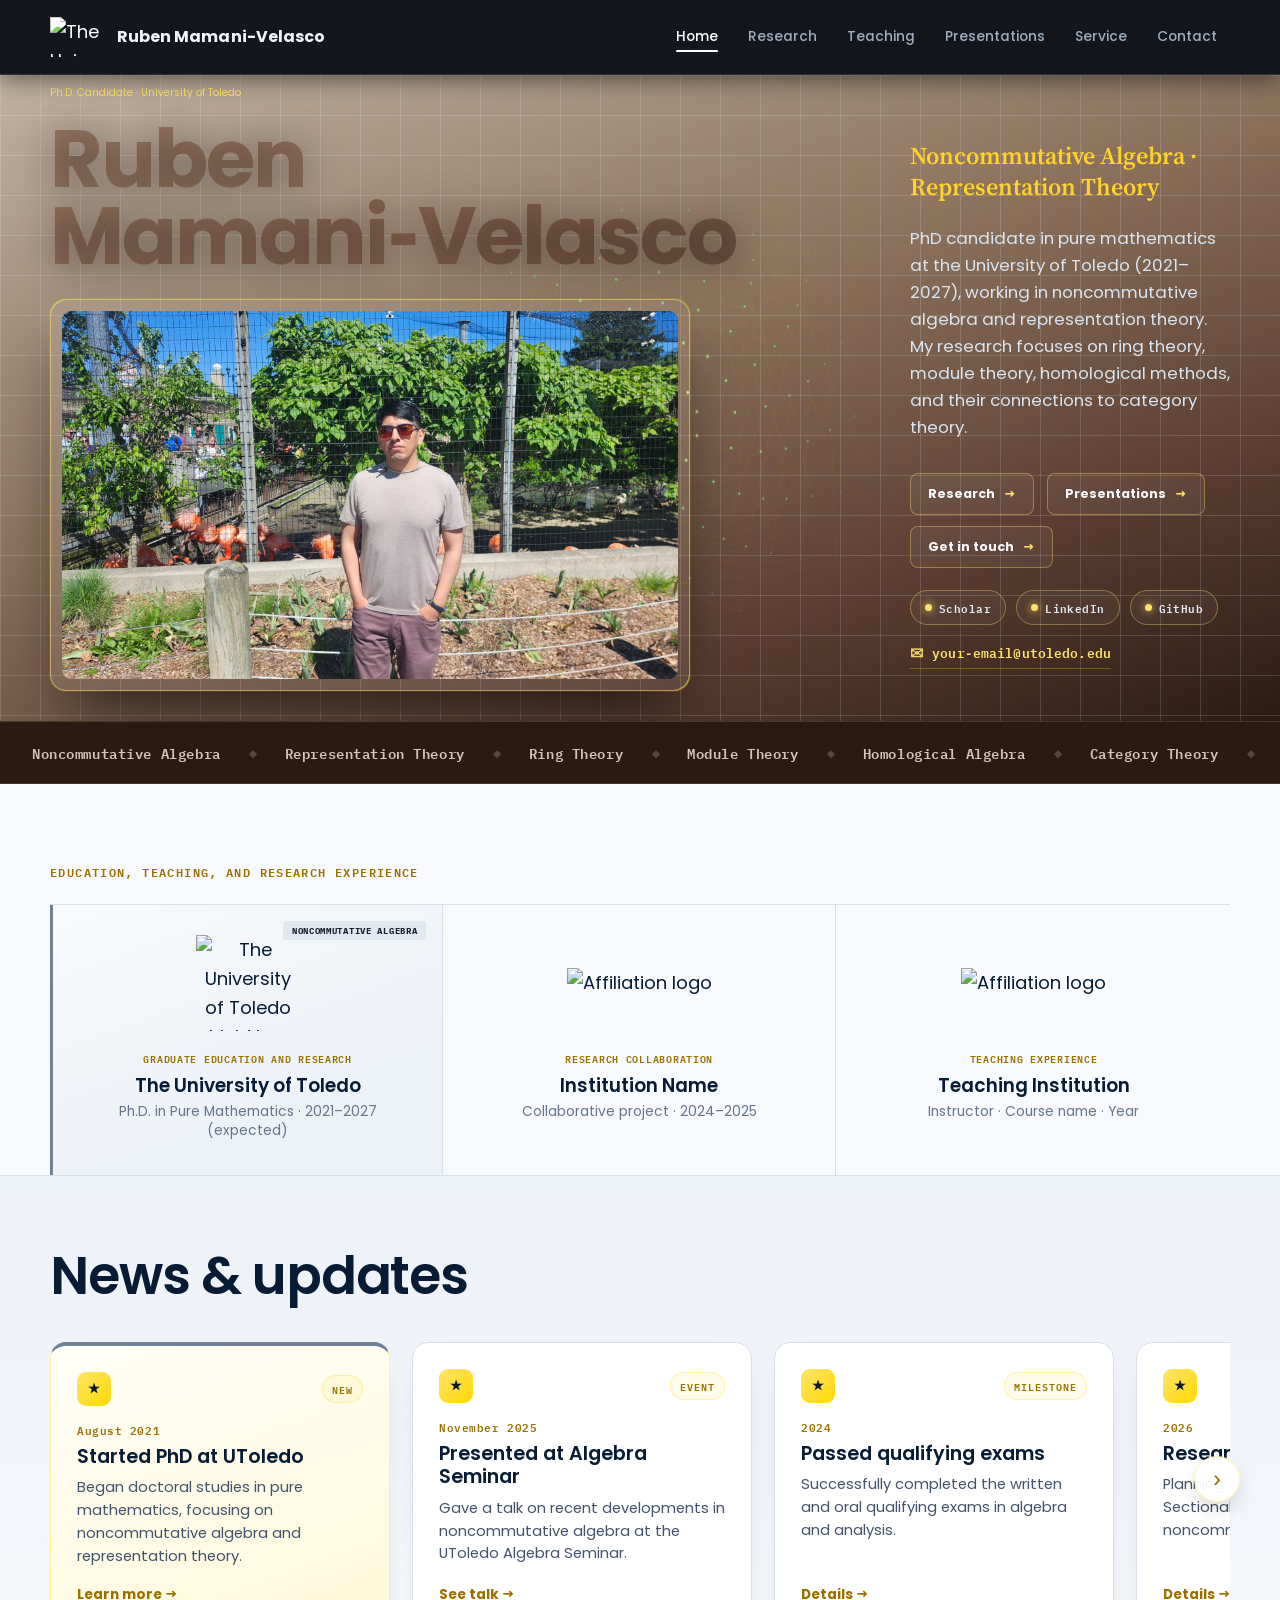
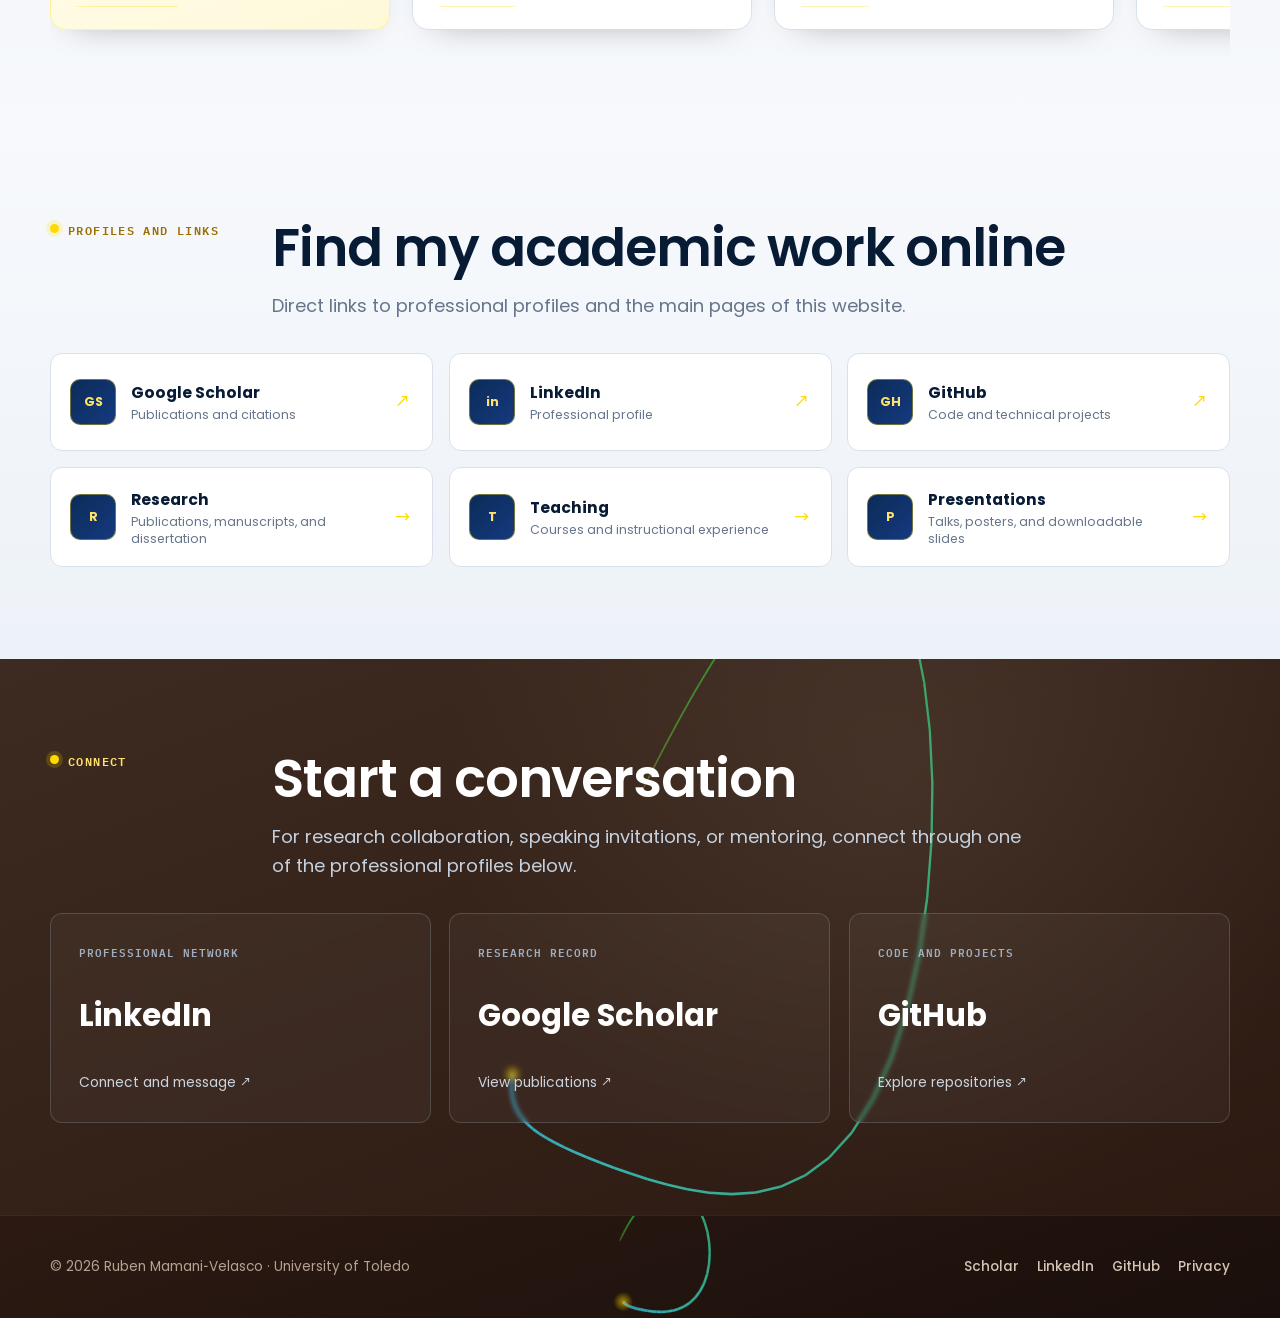
==== commit 2e128a1d: "Remove inline style override blocking hero h1 sizing" ====
--- a/index.html
+++ b/index.html
@@ -392,12 +392,7 @@
   </footer>
 
   <!-- ======= INLINE CSS OVERRIDE (smaller name) ======= -->
-  <style>
-    /* Make the hero name smaller so it doesn't overlap the right column */
-    .home-page .hero h1 {
-      font-size: clamp(2.8rem, 5.5vw, 4.8rem) !important;
-    }
-  </style>
+ 
 
 </body>
 </html>
--- a/toledo-theme.css
+++ b/toledo-theme.css
@@ -1,6 +1,6 @@
 /* ============================================================
    Algebra / Representation Theory Theme — "Warm Terracotta & Lattice"
-   Complete rewrite – no scattered additions.
+   Complete rewrite – hero moved up + fonts scaled to 90%.
    ============================================================ */
 
 /* ---------- HEADER (dark slate, no blue, no yellow) ---------- */
@@ -11,7 +11,6 @@
   box-shadow: 0 2px 24px rgba(0, 0, 0, 0.6) !important;
 }
 
-/* Remove the glowing yellow/gold line at the top of the header */
 .site-header::before {
   display: none !important;
 }
@@ -38,7 +37,6 @@
   color: #ffffff !important;
 }
 
-/* Remove gold underline – use platinum/white instead */
 .primary-nav a:not(.nav-cv)::after {
   background: #a0aec0 !important;
 }
@@ -48,7 +46,6 @@
   background: #ffffff !important;
 }
 
-/* Mobile menu button (hamburger) – platinum, not gold */
 .menu-button span:not(.sr-only) {
   background: #a0aec0 !important;
 }
@@ -73,7 +70,6 @@
   z-index: 1 !important;
   pointer-events: none !important;
 
-  /* Triangular / Hexagonal lattice – like a root system (A₂) or Weyl chamber walls */
   background-image:
     linear-gradient(45deg, rgba(255, 255, 255, 0.10) 1px, transparent 1px),
     linear-gradient(-45deg, rgba(255, 255, 255, 0.10) 1px, transparent 1px),
@@ -94,17 +90,56 @@
   animation: none !important;
 }
 
-/* Ensure content sits above the lattice */
 .home-page .hero-grid,
 .page-banner .shell {
   position: relative;
   z-index: 3;
 }
 
-/* ---------- HERO HEIGHT (fine-tuned) ---------- */
+/* ---------- HERO HEIGHT: MOVED UP (tighter padding) ---------- */
 .home-page .hero {
-  min-height: 520px !important;
-  padding: 72px 0 56px !important;
+  min-height: auto !important;
+  padding: 10px 0 30px !important;
+}
+
+/* ---------- HERO FONTS at 90% of original ---------- */
+.home-page .hero .eyebrow {
+  font-size: 0.648rem !important;
+}
+.home-page .hero h1 {
+  font-size: clamp(3.33rem, 6.3vw, 6.12rem) !important;
+}
+.home-page .hero-role {
+  font-size: clamp(1.215rem, 1.89vw, 1.71rem) !important;
+}
+.home-page .hero-intro {
+  font-size: 1.044rem !important;
+}
+.home-page .hero .text-action {
+  font-size: 0.792rem !important;
+}
+.home-page .hero-social a {
+  font-size: 0.684rem !important;
+}
+.home-page .hero-email {
+  font-size: 0.828rem !important;
+}
+
+/* ---------- HERO FONTS at 90% — responsive ---------- */
+@media (max-width: 970px) {
+  .home-page .hero h1 { font-size: clamp(2.52rem, 4.5vw, 3.6rem) !important; }
+  .home-page .hero-role { font-size: 1.08rem !important; }
+  .home-page .hero-intro { font-size: 0.9rem !important; }
+}
+@media (max-width: 680px) {
+  .home-page .hero h1 { font-size: clamp(2.16rem, 5.4vw, 2.88rem) !important; }
+  .home-page .hero-role { font-size: 0.99rem !important; }
+  .home-page .hero-intro { font-size: 0.855rem !important; }
+}
+@media (max-width: 640px) {
+  .home-page .hero h1 { font-size: clamp(1.98rem, 7.2vw, 2.7rem) !important; }
+  .home-page .hero-role { font-size: 0.99rem !important; }
+  .home-page .hero-intro { font-size: 0.9rem !important; }
 }
 
 /* ---------- REMOVE the floating yellow sunbursts ---------- */
@@ -117,7 +152,7 @@
   background: linear-gradient(160deg, #2c1a12 0%, #5a3d30 45%, #8a705a 75%, #c2b2a0 100%) !important;
 }
 
-/* ---------- ACCENT TEXT (Platinum/Silver shimmer, not gold) ---------- */
+/* ---------- ACCENT TEXT (warm bronze, dark end) ---------- */
 .gold-text {
   background: linear-gradient(135deg, #9a7a64 0%, #7a5a44 40%, #4a3228 70%, #2c1a12 100%);
   -webkit-background-clip: text;
@@ -144,7 +179,6 @@
   border-left: 3px solid #718096;
 }
 
-/* ★★★ UPDATED BADGE – now says "NONCOMMUTATIVE ALGEBRA" ★★★ */
 .affiliation-card:first-child::before {
   content: 'NONCOMMUTATIVE ALGEBRA';
   position: absolute;
@@ -214,7 +248,7 @@
   border-top: 4px solid #718096;
 }
 
-/* ---------- RESPONSIVE ---------- */
+/* ---------- RESPONSIVE (layout only) ---------- */
 @media (max-width: 970px) {
   .affiliation-grid,
   .contact-paths {
@@ -254,12 +288,10 @@
   border-top: 1px solid rgba(160, 140, 120, 0.15) !important;
 }
 
-/* Remove the gold shimmer strip at the top of the footer */
 .site-footer::before {
   display: none !important;
 }
 
-/* Footer text – warm, muted, readable */
 .site-footer p,
 .footer-shell p {
   color: #b5a392 !important;
@@ -288,24 +320,23 @@
   height: 100% !important;
   object-fit: cover !important;
 }
-/* ---------- KEYWORD MARQUEE (match warm brown palette, remove blue) ---------- */
+
+/* ---------- KEYWORD MARQUEE (warm brown) ---------- */
 .keyword-marquee {
-  background: #2c1a12 !important;          /* deep warm brown, matches footer */
+  background: #2c1a12 !important;
   border-top: 1px solid rgba(160, 140, 120, 0.25) !important;
   border-bottom: 1px solid rgba(160, 140, 120, 0.25) !important;
 }
 
 .marquee-track span {
-  color: #d4c5b5 !important;               /* warm beige/stone, not gold */
+  color: #d4c5b5 !important;
 }
 
 .marquee-track span::after {
-  color: rgba(160, 140, 120, 0.4) !important; /* matching separator */
-}
-
-/* ---------- FIX: Remove blue tap highlight on mobile ---------- */
-
-/* Remove default blue highlight */
+  color: rgba(160, 140, 120, 0.4) !important;
+}
+
+/* ---------- REMOVE blue tap highlight on mobile ---------- */
 .primary-nav a,
 .menu-button,
 .primary-nav a:active,
@@ -314,14 +345,12 @@
   tap-highlight-color: transparent !important;
 }
 
-/* Custom subtle feedback for taps (platinum, not blue) */
 .primary-nav a:active,
 .menu-button:active {
   background: rgba(160, 174, 192, 0.15) !important;
   color: #ffffff !important;
 }
 
-/* Override any blue focus outline (if it appears) */
 .primary-nav a:focus-visible,
 .menu-button:focus-visible {
   outline: 2px solid #a0aec0 !important;
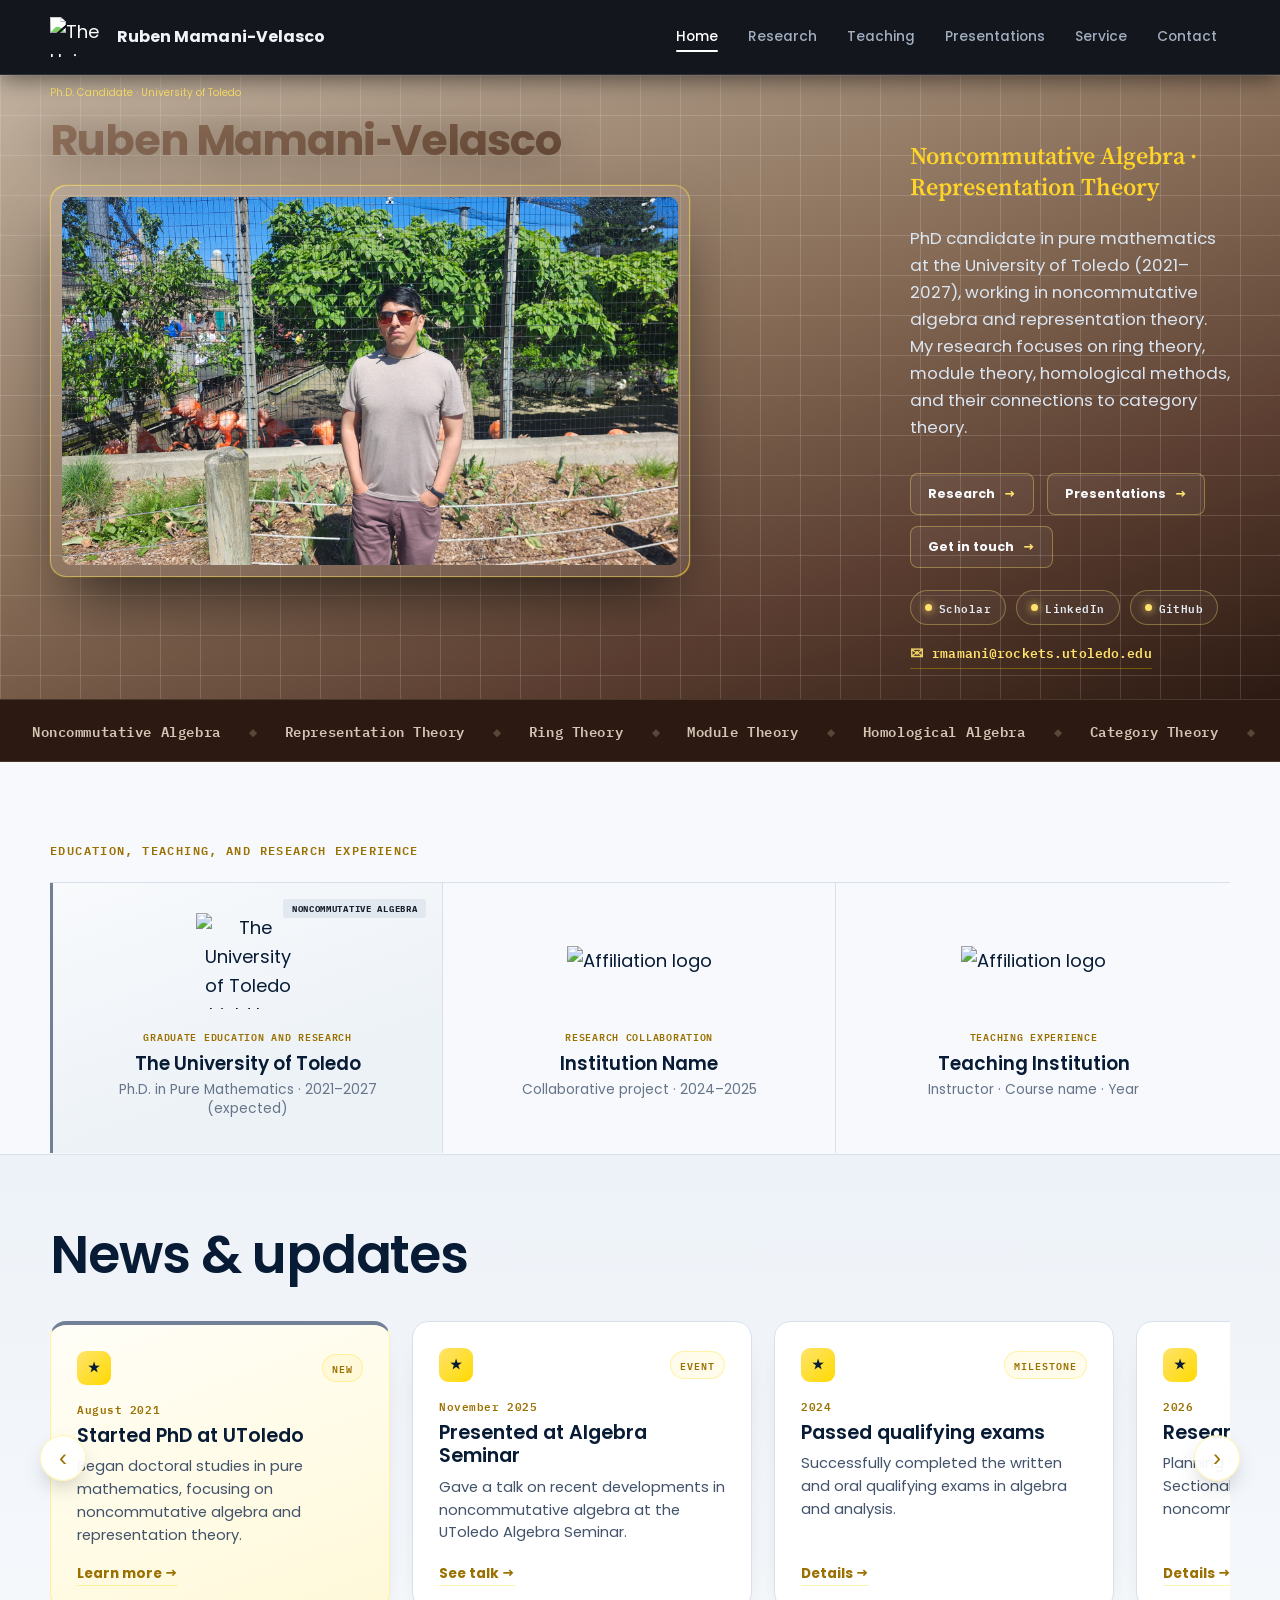
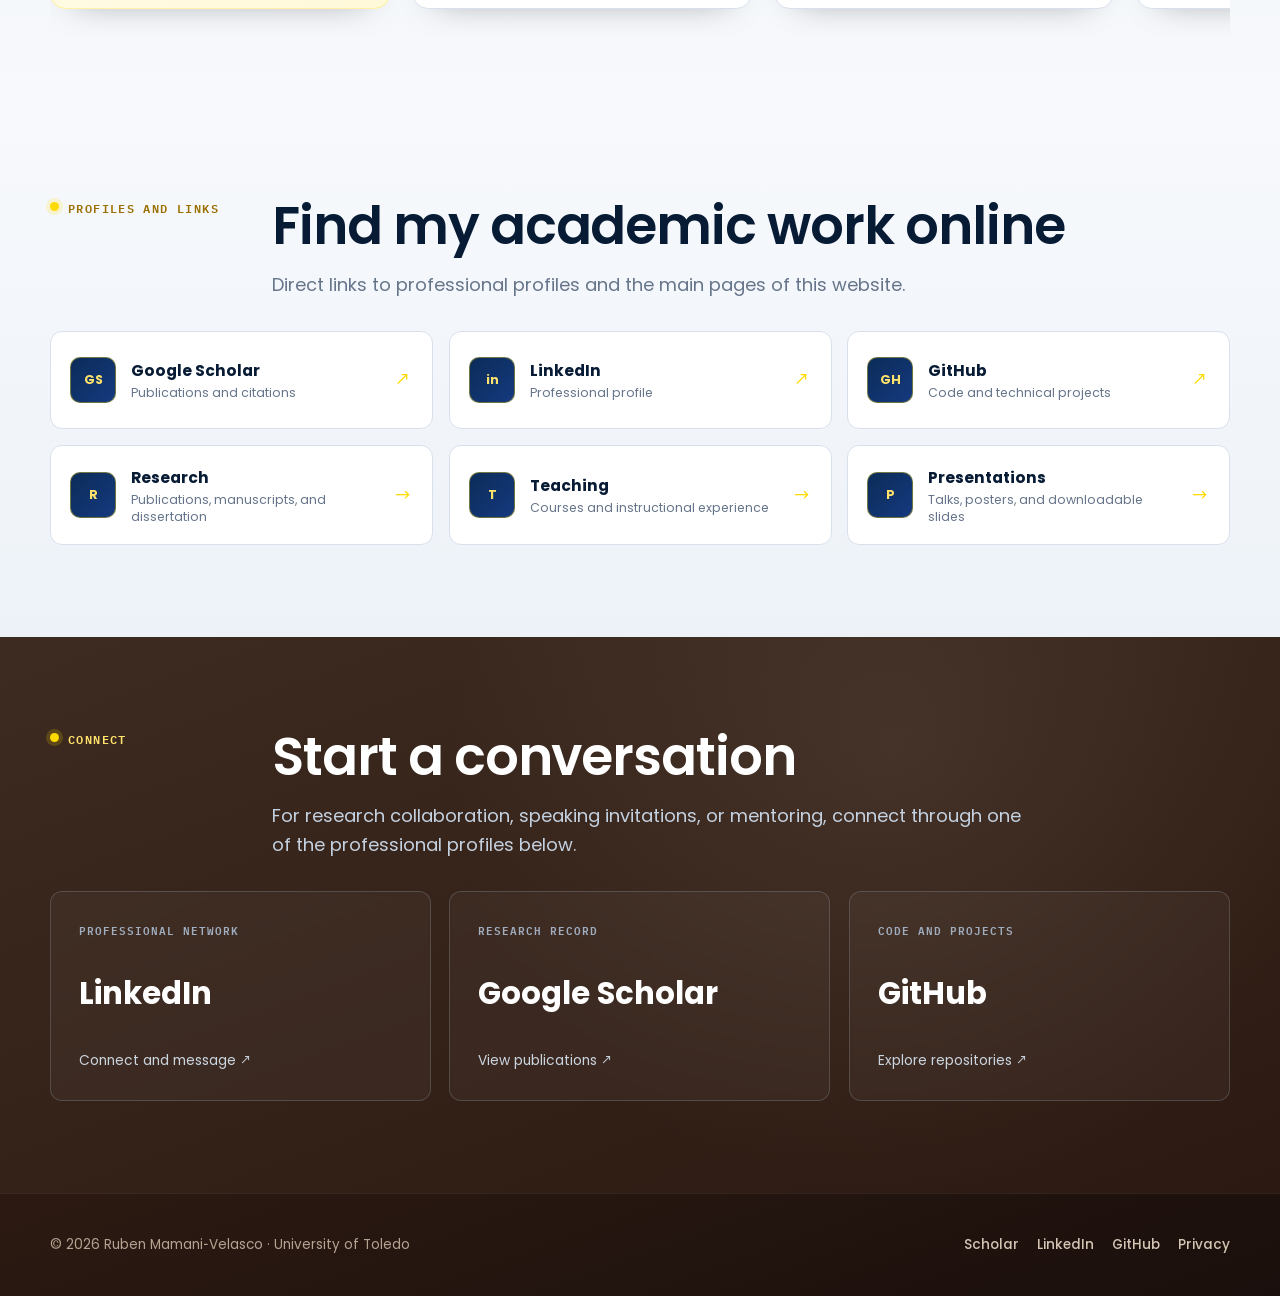
==== commit ea56ee32: "Update email address in index.html" ====
--- a/index.html
+++ b/index.html
@@ -153,10 +153,10 @@
           </div>
 
           <a class="hero-email reveal reveal-d3"
-             href="mailto:your-email@utoledo.edu"
+             href="mailto:rmamani@rockets.utoledo.edu"
              target="_blank" rel="noreferrer">
             <span class="he-ico" aria-hidden="true">✉</span>
-            your‑email@utoledo.edu
+            rmamani@rockets.utoledo.edu
           </a>
         </div>
 
@@ -395,4 +395,4 @@
  
 
 </body>
-</html>+</html>
--- a/toledo-theme.css
+++ b/toledo-theme.css
@@ -1,6 +1,6 @@
 /* ============================================================
    Algebra / Representation Theory Theme — "Warm Terracotta & Lattice"
-   Complete rewrite – hero moved up + fonts scaled to 90%.
+   Complete rewrite – hero moved up, fonts at 90%, name on one line at 80%.
    ============================================================ */
 
 /* ---------- HEADER (dark slate, no blue, no yellow) ---------- */
@@ -96,7 +96,7 @@
   z-index: 3;
 }
 
-/* ---------- HERO HEIGHT: MOVED UP (tighter padding) ---------- */
+/* ---------- HERO HEIGHT: MOVED UP ---------- */
 .home-page .hero {
   min-height: auto !important;
   padding: 10px 0 30px !important;
@@ -106,8 +106,10 @@
 .home-page .hero .eyebrow {
   font-size: 0.648rem !important;
 }
+/* ★ NAME — reduced to 80% and fits on one line ★ */
 .home-page .hero h1 {
-  font-size: clamp(3.33rem, 6.3vw, 6.12rem) !important;
+  font-size: clamp(1.92rem, 3.36vw, 2.8rem) !important;
+  white-space: nowrap;
 }
 .home-page .hero-role {
   font-size: clamp(1.215rem, 1.89vw, 1.71rem) !important;
@@ -127,17 +129,23 @@
 
 /* ---------- HERO FONTS at 90% — responsive ---------- */
 @media (max-width: 970px) {
-  .home-page .hero h1 { font-size: clamp(2.52rem, 4.5vw, 3.6rem) !important; }
+  /* ★ NAME at 80% ★ */
+  .home-page .hero h1 { font-size: clamp(1.6rem, 2.72vw, 2.24rem) !important; }
   .home-page .hero-role { font-size: 1.08rem !important; }
   .home-page .hero-intro { font-size: 0.9rem !important; }
 }
 @media (max-width: 680px) {
-  .home-page .hero h1 { font-size: clamp(2.16rem, 5.4vw, 2.88rem) !important; }
+  /* ★ NAME at 80% ★ */
+  .home-page .hero h1 { font-size: clamp(1.44rem, 2.88vw, 1.92rem) !important; }
   .home-page .hero-role { font-size: 0.99rem !important; }
   .home-page .hero-intro { font-size: 0.855rem !important; }
 }
 @media (max-width: 640px) {
-  .home-page .hero h1 { font-size: clamp(1.98rem, 7.2vw, 2.7rem) !important; }
+  /* ★ NAME at 80% — allows wrapping on very tiny phones ★ */
+  .home-page .hero h1 {
+    font-size: clamp(1.28rem, 4.48vw, 1.76rem) !important;
+    white-space: normal;
+  }
   .home-page .hero-role { font-size: 0.99rem !important; }
   .home-page .hero-intro { font-size: 0.9rem !important; }
 }
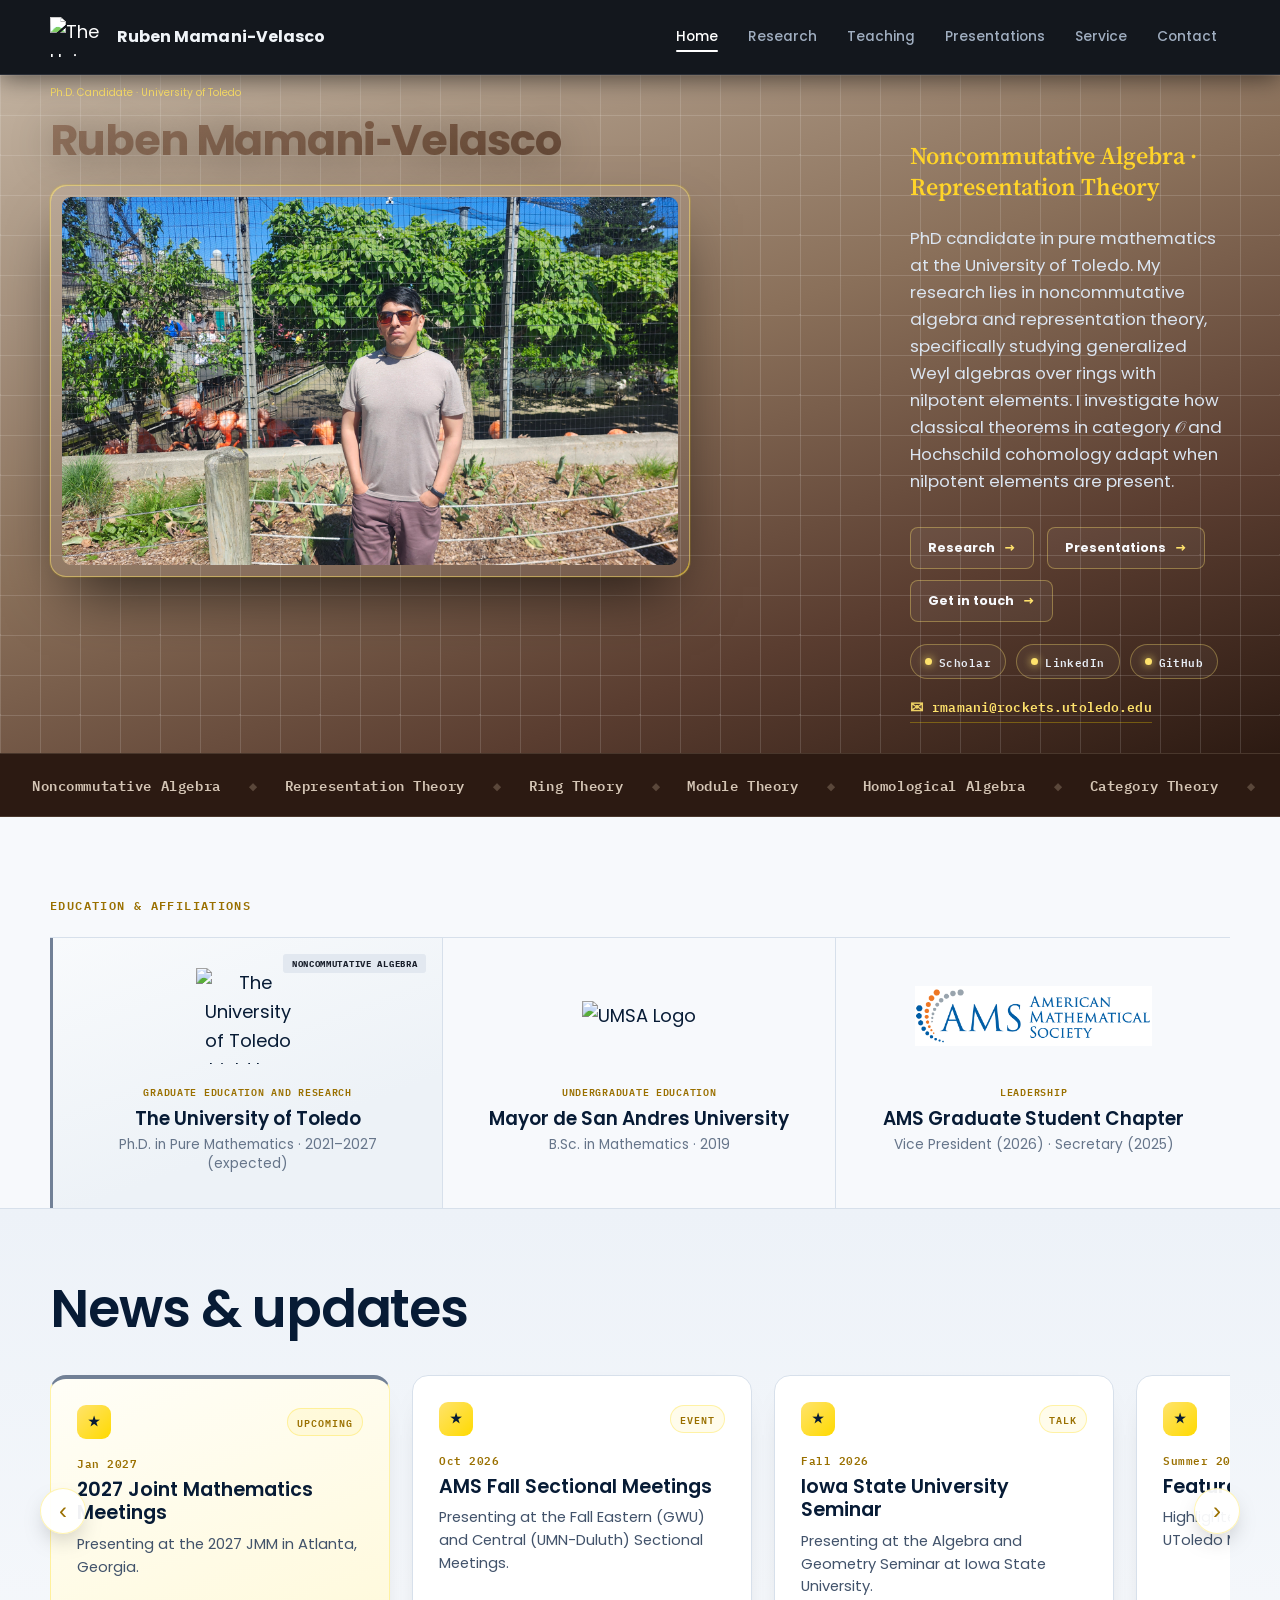
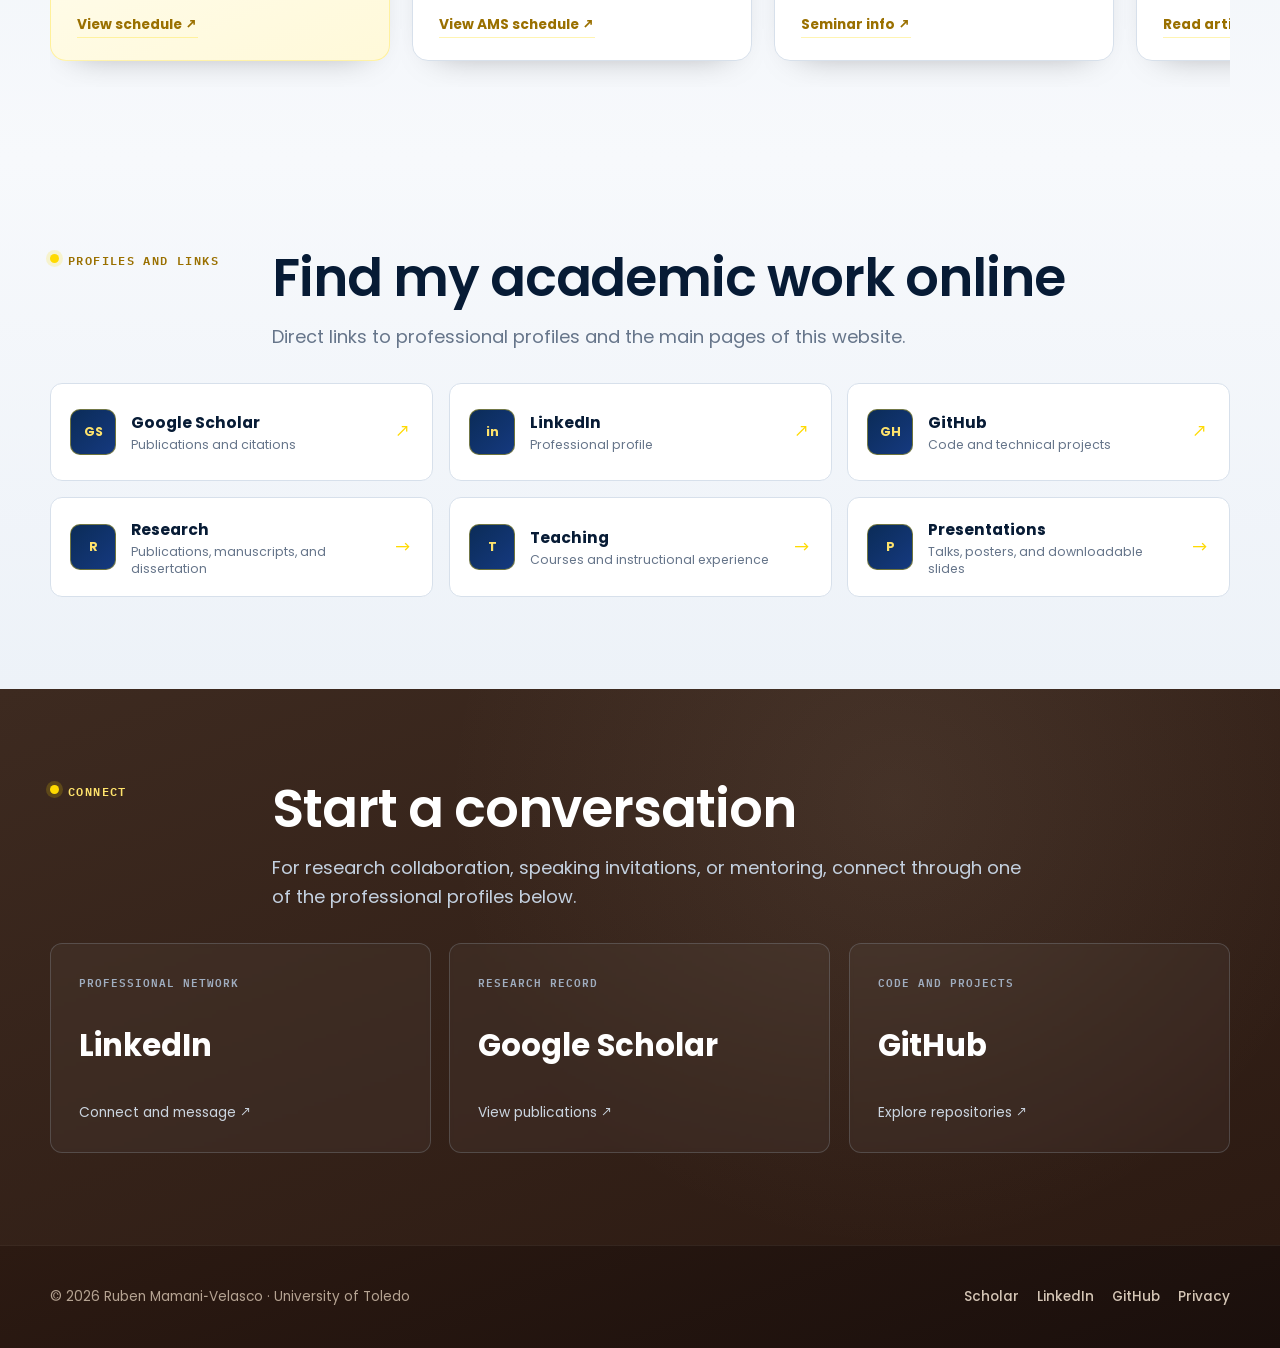
==== commit d0ac5041: "Revise index.html with updated links and content Updated personal information, corrected links, and " ====
--- a/index.html
+++ b/index.html
@@ -13,24 +13,24 @@
 
   <!-- Primary Meta -->
   <meta name="description" content="Ruben Mamani-Velasco — PhD candidate in Pure Mathematics at the University of Toledo, specializing in noncommutative algebra and representation theory.">
-  <link rel="icon" href="assets/img/favicon.svg" type="image/svg+xml">
+  <link rel="icon" href="assets/img/ruben-icon.svg" type="image/svg+xml">
   <meta name="author" content="Ruben Mamani-Velasco">
   <meta name="robots" content="index, follow">
-  <link rel="canonical" href="https://rubenmamani.github.io/">
+  <link rel="canonical" href="https://rubenlmv.github.io/">
 
   <!-- Open Graph -->
   <meta property="og:type" content="website">
   <meta property="og:site_name" content="Ruben Mamani-Velasco">
   <meta property="og:title" content="Ruben Mamani-Velasco | Noncommutative Algebra">
   <meta property="og:description" content="PhD candidate in Pure Mathematics at the University of Toledo, working in noncommutative algebra and representation theory.">
-  <meta property="og:url" content="https://rubenmamani.github.io/">
-  <meta property="og:image" content="https://avatars.githubusercontent.com/u/your_id?v=4"> <!-- replace with your own image -->
+  <meta property="og:url" content="https://rubenlmv.github.io/">
+  <meta property="og:image" content="https://rubenlmv.github.io/assets/img/perfil.jpg">
 
   <!-- Twitter -->
   <meta name="twitter:card" content="summary">
   <meta name="twitter:title" content="Ruben Mamani-Velasco">
   <meta name="twitter:description" content="PhD candidate in Pure Mathematics at the University of Toledo.">
-  <meta name="twitter:image" content="https://avatars.githubusercontent.com/u/your_id?v=4">
+  <meta name="twitter:image" content="https://rubenlmv.github.io/assets/img/perfil.jpg">
 
   <!-- Stylesheets -->
   <link rel="stylesheet" href="styles.css?v=light-lock-2">
@@ -49,23 +49,26 @@
         {
           "@type": "CollegeOrUniversity",
           "name": "The University of Toledo"
+        },
+        {
+          "@type": "CollegeOrUniversity",
+          "name": "Mayor de San Andres University"
         }
       ],
-      "url": "https://rubenmamani.github.io/",
-      "image": "https://avatars.githubusercontent.com/u/your_id?v=4",
+      "url": "https://rubenlmv.github.io/",
+      "image": "https://rubenlmv.github.io/assets/img/perfil.jpg",
       "knowsAbout": [
         "Noncommutative Algebra",
         "Representation Theory",
         "Ring Theory",
         "Module Theory",
         "Homological Algebra",
-        "Category Theory",
-        
+        "Category Theory"
       ],
       "sameAs": [
-        "https://github.com/your-username",
-        "https://www.linkedin.com/in/your-profile",
-        "https://scholar.google.com/citations?user=your-id"
+        "https://github.com/Rubenlmv",
+        "https://www.linkedin.com/in/ruben-mamani-velasco",
+        "https://scholar.google.com/citations?user=ocdifT0AAAAJ&hl=en&authuser=1"
       ]
     }
   </script>
@@ -128,10 +131,7 @@
             Noncommutative Algebra · Representation Theory
           </p>
           <p class="hero-intro reveal reveal-d2">
-            PhD candidate in pure mathematics at the University of Toledo
-            (2021–2027), working in noncommutative algebra and representation theory.
-            My research focuses on ring theory, module theory, homological methods,
-            and their connections to category theory.
+            PhD candidate in pure mathematics at the University of Toledo. My research lies in noncommutative algebra and representation theory, specifically studying generalized Weyl algebras over rings with nilpotent elements. I investigate how classical theorems in category 𝒪 and Hochschild cohomology adapt when nilpotent elements are present.
           </p>
           <div class="hero-links reveal reveal-d3">
             <a class="text-action" href="research.html">Research</a>
@@ -140,14 +140,13 @@
           </div>
 
           <div class="hero-social reveal reveal-d3" aria-label="Profiles">
-            <!-- Replace these # with your actual profile URLs -->
-            <a href="#" target="_blank" rel="noreferrer" aria-label="Google Scholar">
+            <a href="https://scholar.google.com/citations?user=ocdifT0AAAAJ&hl=en&authuser=1" target="_blank" rel="noreferrer" aria-label="Google Scholar">
               <span>Scholar</span>
             </a>
-            <a href="#" target="_blank" rel="noreferrer" aria-label="LinkedIn">
+            <a href="https://www.linkedin.com/in/ruben-mamani-velasco" target="_blank" rel="noreferrer" aria-label="LinkedIn">
               <span>LinkedIn</span>
             </a>
-            <a href="#" target="_blank" rel="noreferrer" aria-label="GitHub">
+            <a href="https://github.com/Rubenlmv" target="_blank" rel="noreferrer" aria-label="GitHub">
               <span>GitHub</span>
             </a>
           </div>
@@ -163,7 +162,7 @@
       </div>
     </section>
 
-    <!-- ======= KEYWORD MARQUEE (Noncommutative Algebra focus) ======= -->
+    <!-- ======= KEYWORD MARQUEE ======= -->
     <div class="keyword-marquee" aria-hidden="true">
       <div class="marquee-track">
         <span>Noncommutative Algebra</span>
@@ -172,10 +171,6 @@
         <span>Module Theory</span>
         <span>Homological Algebra</span>
         <span>Category Theory</span>
-        <span>Operator Algebras</span>
-        <span>Quantum Groups</span>
-        <span>Grothendieck Groups</span>
-        <span>Derived Categories</span>
         <!-- repeat for seamless loop -->
         <span>Noncommutative Algebra</span>
         <span>Representation Theory</span>
@@ -183,10 +178,6 @@
         <span>Module Theory</span>
         <span>Homological Algebra</span>
         <span>Category Theory</span>
-        <span>Operator Algebras</span>
-        <span>Quantum Groups</span>
-        <span>Grothendieck Groups</span>
-        <span>Derived Categories</span>
       </div>
     </div>
 
@@ -194,7 +185,7 @@
     <section class="affiliations" aria-labelledby="affiliations-heading">
       <div class="shell">
         <p class="affiliation-intro reveal" id="affiliations-heading">
-          Education, teaching, and research experience
+          Education &amp; affiliations
         </p>
         <div class="affiliation-grid">
           <!-- UToledo -->
@@ -209,27 +200,27 @@
             </div>
           </a>
 
-          <!-- Placeholder 1 – replace with your own affiliation -->
-          <a class="affiliation-card reveal reveal-d1" href="#" target="_blank" rel="noreferrer">
+          <!-- UMSA -->
+          <a class="affiliation-card reveal reveal-d1" href="https://www.umsa.bo/" target="_blank" rel="noreferrer">
             <div class="affiliation-logo-box">
-              <img src="assets/img/placeholder-logo.svg" alt="Affiliation logo" loading="lazy" style="max-height:60px;">
+              <img src="assets/img/umsa-logo.png" alt="UMSA Logo" loading="lazy" style="max-height:60px;">
             </div>
             <div class="affiliation-body">
-              <small>Research collaboration</small>
-              <h3>Institution Name</h3>
-              <p>Collaborative project · 2024–2025</p>
-            </div>
-          </a>
-
-          <!-- Placeholder 2 -->
-          <a class="affiliation-card reveal reveal-d2" href="#" target="_blank" rel="noreferrer">
+              <small>Undergraduate education</small>
+              <h3>Mayor de San Andres University</h3>
+              <p>B.Sc. in Mathematics · 2019</p>
+            </div>
+          </a>
+
+          <!-- AMS Chapter -->
+          <a class="affiliation-card reveal reveal-d2" href="https://www.facebook.com/p/AMS-Graduate-Student-Chapter-University-of-Toledo-100089356430890/" target="_blank" rel="noreferrer">
             <div class="affiliation-logo-box">
-              <img src="assets/img/placeholder-logo.svg" alt="Affiliation logo" loading="lazy" style="max-height:50px;">
+              <img src="assets/img/ams-logo.png" alt="AMS Logo" loading="lazy" style="max-height:60px;">
             </div>
             <div class="affiliation-body">
-              <small>Teaching experience</small>
-              <h3>Teaching Institution</h3>
-              <p>Instructor · Course name · Year</p>
+              <small>Leadership</small>
+              <h3>AMS Graduate Student Chapter</h3>
+              <p>Vice President (2026) · Secretary (2025)</p>
             </div>
           </a>
         </div>
@@ -245,16 +236,16 @@
         <div class="news-rail-wrap reveal reveal-d2">
           <button class="news-arrow prev" type="button" aria-label="Previous updates">‹</button>
           <ul class="news-rail">
-            <!-- Replace these with your own news -->
+            
             <li class="news-card highlight">
               <div class="news-card-top">
                 <span class="news-source dot">★</span>
-                <span class="news-tag gold">New</span>
+                <span class="news-tag gold">Upcoming</span>
               </div>
-              <time>August 2021</time>
-              <h3>Started PhD at UToledo</h3>
-              <p>Began doctoral studies in pure mathematics, focusing on noncommutative algebra and representation theory.</p>
-              <a class="news-link" href="research.html">Learn more →</a>
+              <time>Jan 2027</time>
+              <h3>2027 Joint Mathematics Meetings</h3>
+              <p>Presenting at the 2027 JMM in Atlanta, Georgia.</p>
+              <a class="news-link" href="https://meetings.ams.org/math/jmm2027/meetingapp.cgi/Person/42496" target="_blank" rel="noreferrer">View schedule ↗</a>
             </li>
 
             <li class="news-card">
@@ -262,33 +253,34 @@
                 <span class="news-source dot">★</span>
                 <span class="news-tag gold">Event</span>
               </div>
-              <time>November 2025</time>
-              <h3>Presented at Algebra Seminar</h3>
-              <p>Gave a talk on recent developments in noncommutative algebra at the UToledo Algebra Seminar.</p>
-              <a class="news-link" href="presentations.html">See talk →</a>
+              <time>Oct 2026</time>
+              <h3>AMS Fall Sectional Meetings</h3>
+              <p>Presenting at the Fall Eastern (GWU) and Central (UMN-Duluth) Sectional Meetings.</p>
+              <a class="news-link" href="https://www.ams.org/meetings/sectional/fall2026e?type=cp" target="_blank" rel="noreferrer">View AMS schedule ↗</a>
             </li>
 
             <li class="news-card">
               <div class="news-card-top">
                 <span class="news-source dot">★</span>
-                <span class="news-tag gold">Milestone</span>
+                <span class="news-tag gold">Talk</span>
               </div>
-              <time>2024</time>
-              <h3>Passed qualifying exams</h3>
-              <p>Successfully completed the written and oral qualifying exams in algebra and analysis.</p>
-              <a class="news-link" href="#">Details →</a>
+              <time>Fall 2026</time>
+              <h3>Iowa State University Seminar</h3>
+              <p>Presenting at the Algebra and Geometry Seminar at Iowa State University.</p>
+              <a class="news-link" href="http://jthartwig.net/ag/" target="_blank" rel="noreferrer">Seminar info ↗</a>
             </li>
 
             <li class="news-card">
               <div class="news-card-top">
                 <span class="news-source dot">★</span>
-                <span class="news-tag gold">Upcoming</span>
+                <span class="news-tag gold">Feature</span>
               </div>
-              <time>2026</time>
-              <h3>Research visit / conference</h3>
-              <p>Planning to attend the AMS Spring Sectional Meeting to present on noncommutative ring theory.</p>
-              <a class="news-link" href="presentations.html">Details →</a>
+              <time>Summer 2026</time>
+              <h3>Featured in UToledo News</h3>
+              <p>Highlighted for co-instructing the UToledo Math Summer Camp.</p>
+              <a class="news-link" href="https://news.utoledo.edu/index.php/06_30_2026/utoledo-summer-camps-2" target="_blank" rel="noreferrer">Read article ↗</a>
             </li>
+
           </ul>
           <button class="news-arrow next" type="button" aria-label="More updates">›</button>
         </div>
@@ -308,18 +300,17 @@
           </div>
         </div>
         <div class="profile-links">
-          <!-- Update these with your actual URLs -->
-          <a class="reveal" href="#" target="_blank" rel="noreferrer">
+          <a class="reveal" href="https://scholar.google.com/citations?user=ocdifT0AAAAJ&hl=en&authuser=1" target="_blank" rel="noreferrer">
             <span class="profile-icon">GS</span>
             <div><strong>Google Scholar</strong><small>Publications and citations</small></div>
             <em>↗</em>
           </a>
-          <a class="reveal reveal-d1" href="#" target="_blank" rel="noreferrer">
+          <a class="reveal reveal-d1" href="https://www.linkedin.com/in/ruben-mamani-velasco" target="_blank" rel="noreferrer">
             <span class="profile-icon">in</span>
             <div><strong>LinkedIn</strong><small>Professional profile</small></div>
             <em>↗</em>
           </a>
-          <a class="reveal reveal-d2" href="#" target="_blank" rel="noreferrer">
+          <a class="reveal reveal-d2" href="https://github.com/Rubenlmv" target="_blank" rel="noreferrer">
             <span class="profile-icon">GH</span>
             <div><strong>GitHub</strong><small>Code and technical projects</small></div>
             <em>↗</em>
@@ -356,18 +347,17 @@
           </div>
         </div>
         <div class="contact-paths">
-          <!-- Replace with your actual links -->
-          <a class="contact-path reveal" href="#" target="_blank" rel="noreferrer">
+          <a class="contact-path reveal" href="https://www.linkedin.com/in/ruben-mamani-velasco" target="_blank" rel="noreferrer">
             <span>Professional network</span>
             <strong>LinkedIn</strong>
             <em>Connect and message ↗</em>
           </a>
-          <a class="contact-path reveal reveal-d1" href="#" target="_blank" rel="noreferrer">
+          <a class="contact-path reveal reveal-d1" href="https://scholar.google.com/citations?user=ocdifT0AAAAJ&hl=en&authuser=1" target="_blank" rel="noreferrer">
             <span>Research record</span>
             <strong>Google Scholar</strong>
             <em>View publications ↗</em>
           </a>
-          <a class="contact-path reveal reveal-d2" href="#" target="_blank" rel="noreferrer">
+          <a class="contact-path reveal reveal-d2" href="https://github.com/Rubenlmv" target="_blank" rel="noreferrer">
             <span>Code and projects</span>
             <strong>GitHub</strong>
             <em>Explore repositories ↗</em>
@@ -383,16 +373,13 @@
     <div class="shell footer-shell">
       <p>© <span id="year"></span> Ruben Mamani‑Velasco · University of Toledo</p>
       <div class="footer-links">
-        <a href="#">Scholar</a>
-        <a href="#">LinkedIn</a>
-        <a href="#">GitHub</a>
+        <a href="https://scholar.google.com/citations?user=ocdifT0AAAAJ&hl=en&authuser=1" target="_blank" rel="noreferrer">Scholar</a>
+        <a href="https://www.linkedin.com/in/ruben-mamani-velasco" target="_blank" rel="noreferrer">LinkedIn</a>
+        <a href="https://github.com/Rubenlmv" target="_blank" rel="noreferrer">GitHub</a>
         <a href="privacy.html">Privacy</a>
       </div>
     </div>
   </footer>
 
-  <!-- ======= INLINE CSS OVERRIDE (smaller name) ======= -->
- 
-
 </body>
 </html>
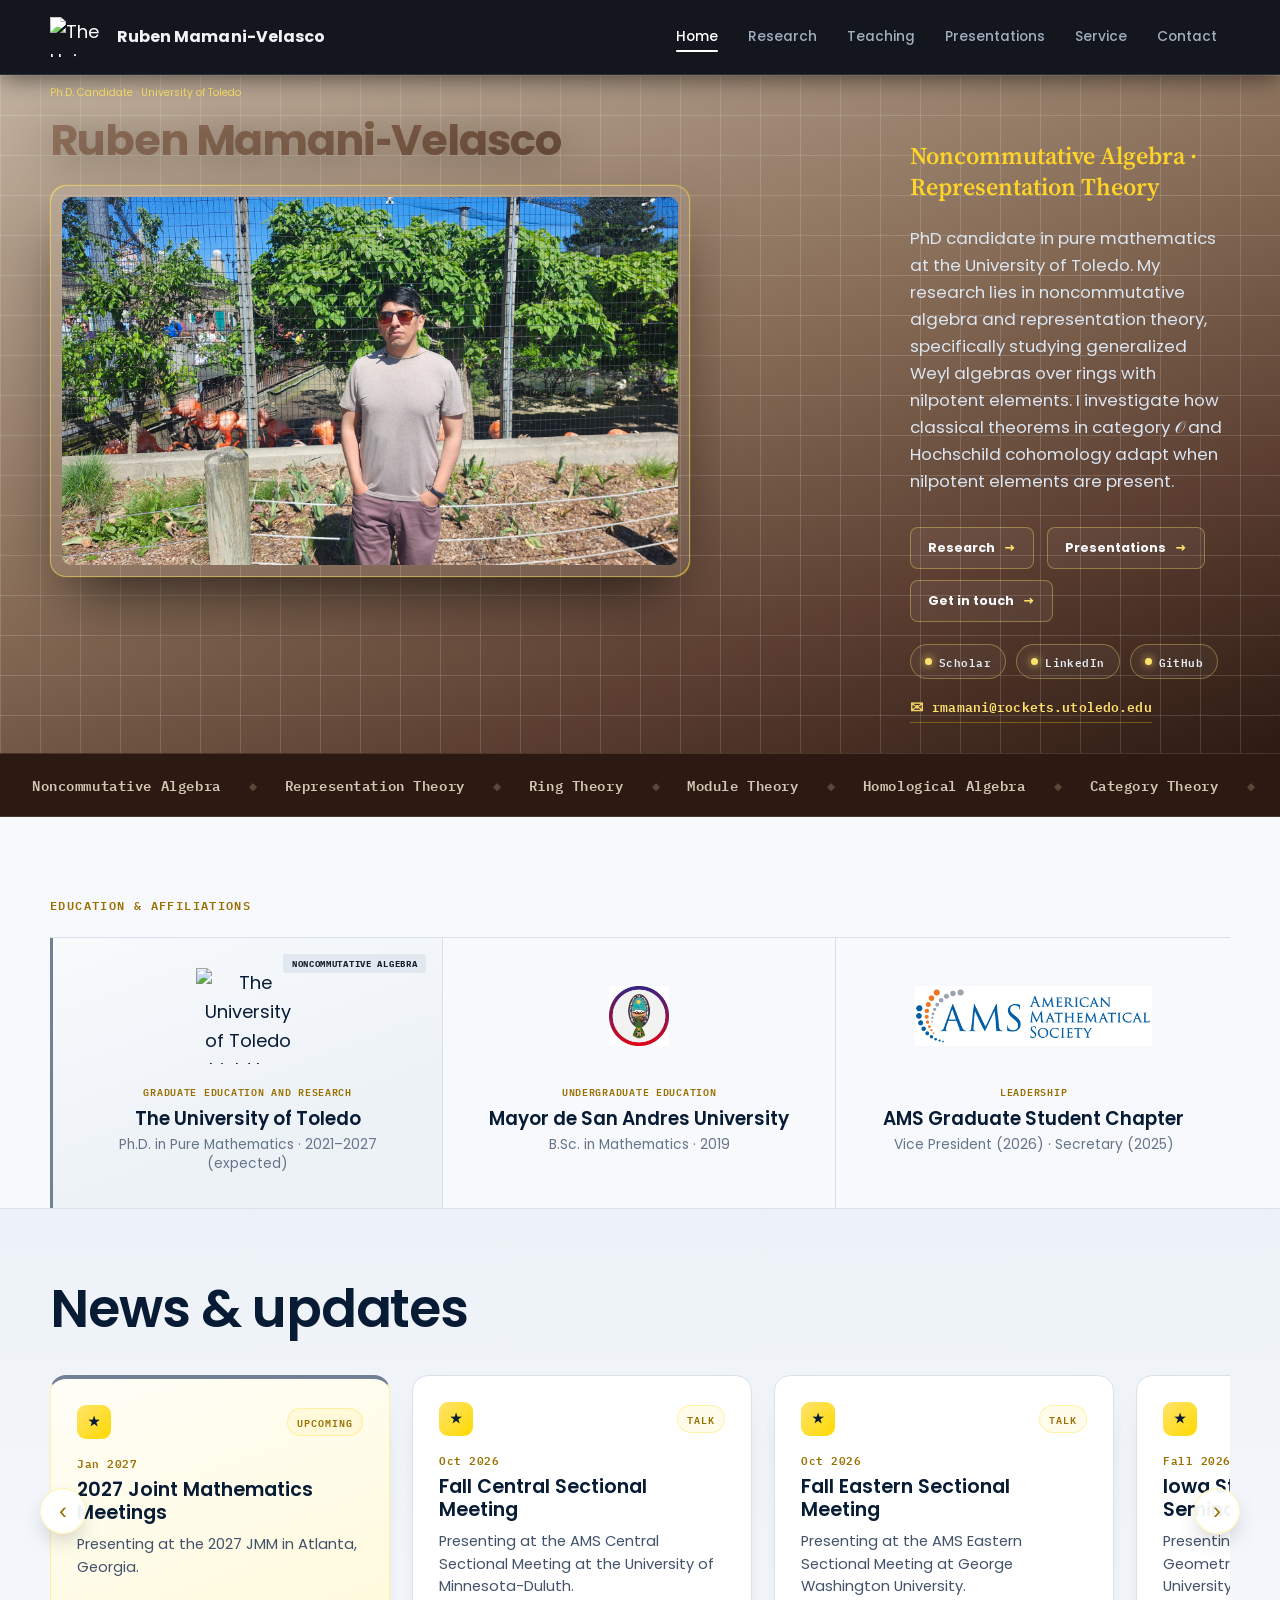
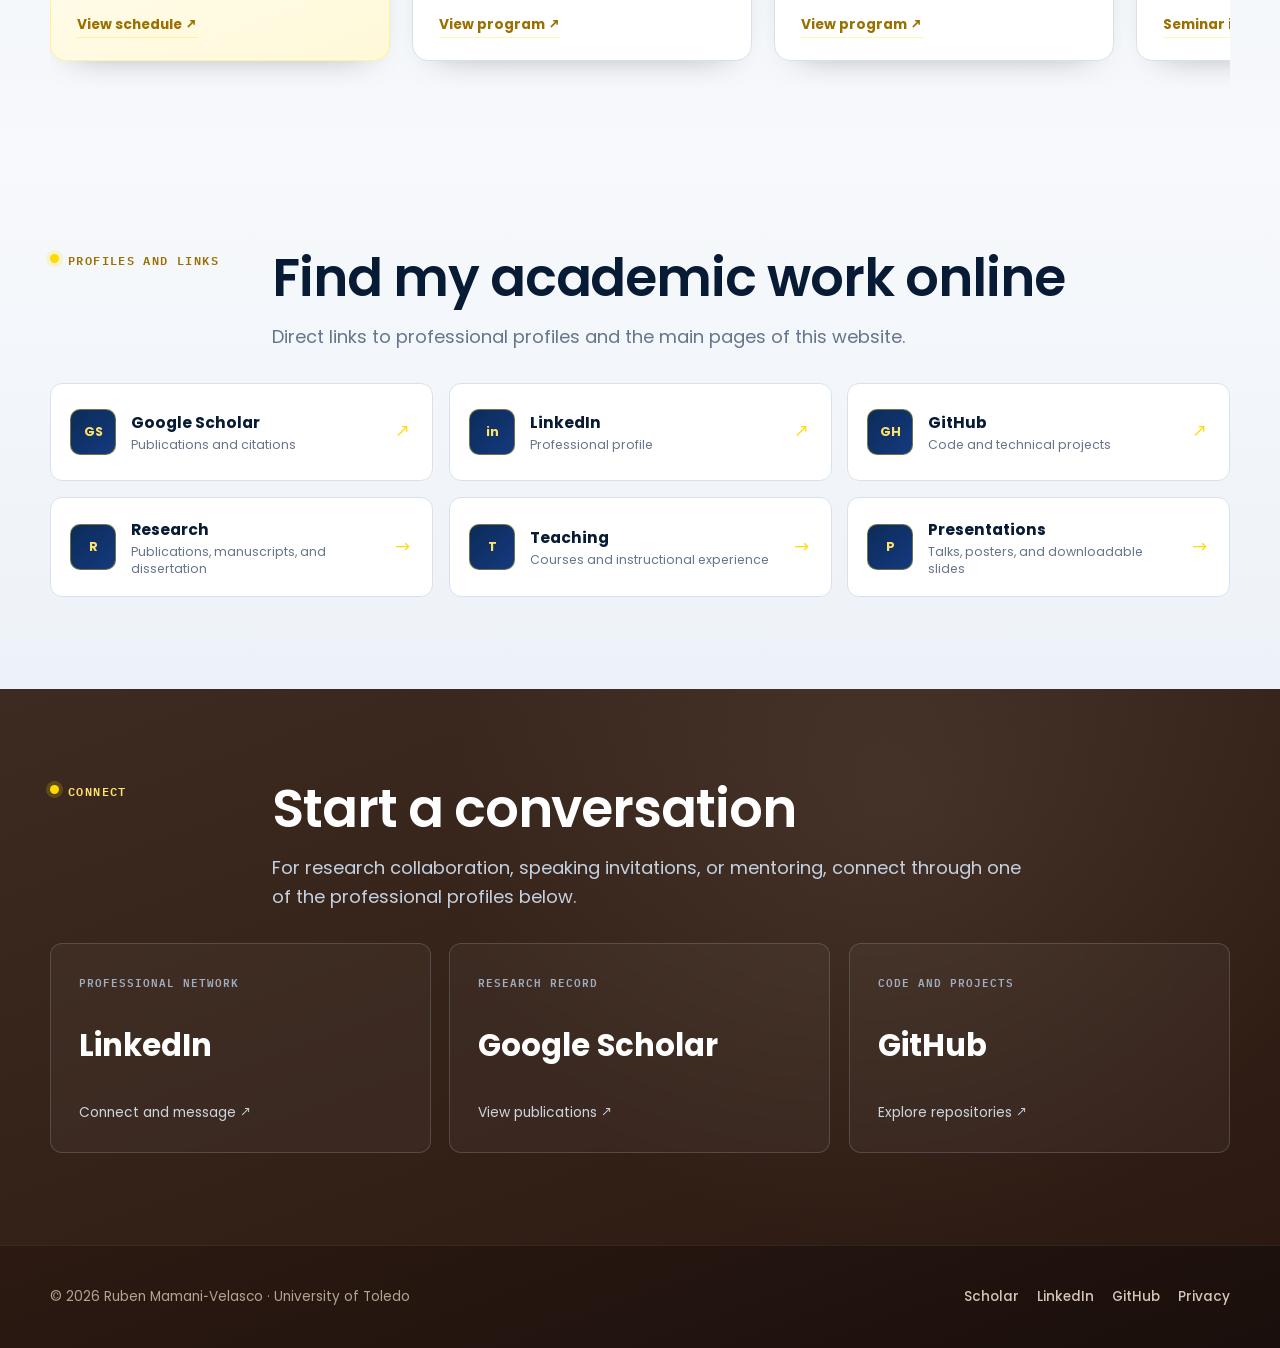
==== commit 65b4d00d: "Update UMSA logo and event details in index.html" ====
--- a/index.html
+++ b/index.html
@@ -203,7 +203,7 @@
           <!-- UMSA -->
           <a class="affiliation-card reveal reveal-d1" href="https://www.umsa.bo/" target="_blank" rel="noreferrer">
             <div class="affiliation-logo-box">
-              <img src="assets/img/umsa-logo.png" alt="UMSA Logo" loading="lazy" style="max-height:60px;">
+              <img src="assets/img/umsa-logo.jpeg" alt="UMSA Logo" loading="lazy" style="max-height:60px;">
             </div>
             <div class="affiliation-body">
               <small>Undergraduate education</small>
@@ -251,18 +251,29 @@
             <li class="news-card">
               <div class="news-card-top">
                 <span class="news-source dot">★</span>
-                <span class="news-tag gold">Event</span>
+                <span class="news-tag gold">Talk</span>
               </div>
               <time>Oct 2026</time>
-              <h3>AMS Fall Sectional Meetings</h3>
-              <p>Presenting at the Fall Eastern (GWU) and Central (UMN-Duluth) Sectional Meetings.</p>
-              <a class="news-link" href="https://www.ams.org/meetings/sectional/fall2026e?type=cp" target="_blank" rel="noreferrer">View AMS schedule ↗</a>
+              <h3>Fall Central Sectional Meeting</h3>
+              <p>Presenting at the AMS Central Sectional Meeting at the University of Minnesota-Duluth.</p>
+              <a class="news-link" href="https://www.ams.org/meetings/sectional/2333_progfull.html" target="_blank" rel="noreferrer">View program ↗</a>
             </li>
 
             <li class="news-card">
               <div class="news-card-top">
                 <span class="news-source dot">★</span>
                 <span class="news-tag gold">Talk</span>
+              </div>
+              <time>Oct 2026</time>
+              <h3>Fall Eastern Sectional Meeting</h3>
+              <p>Presenting at the AMS Eastern Sectional Meeting at George Washington University.</p>
+              <a class="news-link" href="https://www.ams.org/meetings/sectional/fall2026e?type=cp" target="_blank" rel="noreferrer">View program ↗</a>
+            </li>
+
+            <li class="news-card">
+              <div class="news-card-top">
+                <span class="news-source dot">★</span>
+                <span class="news-tag gold">Seminar</span>
               </div>
               <time>Fall 2026</time>
               <h3>Iowa State University Seminar</h3>
